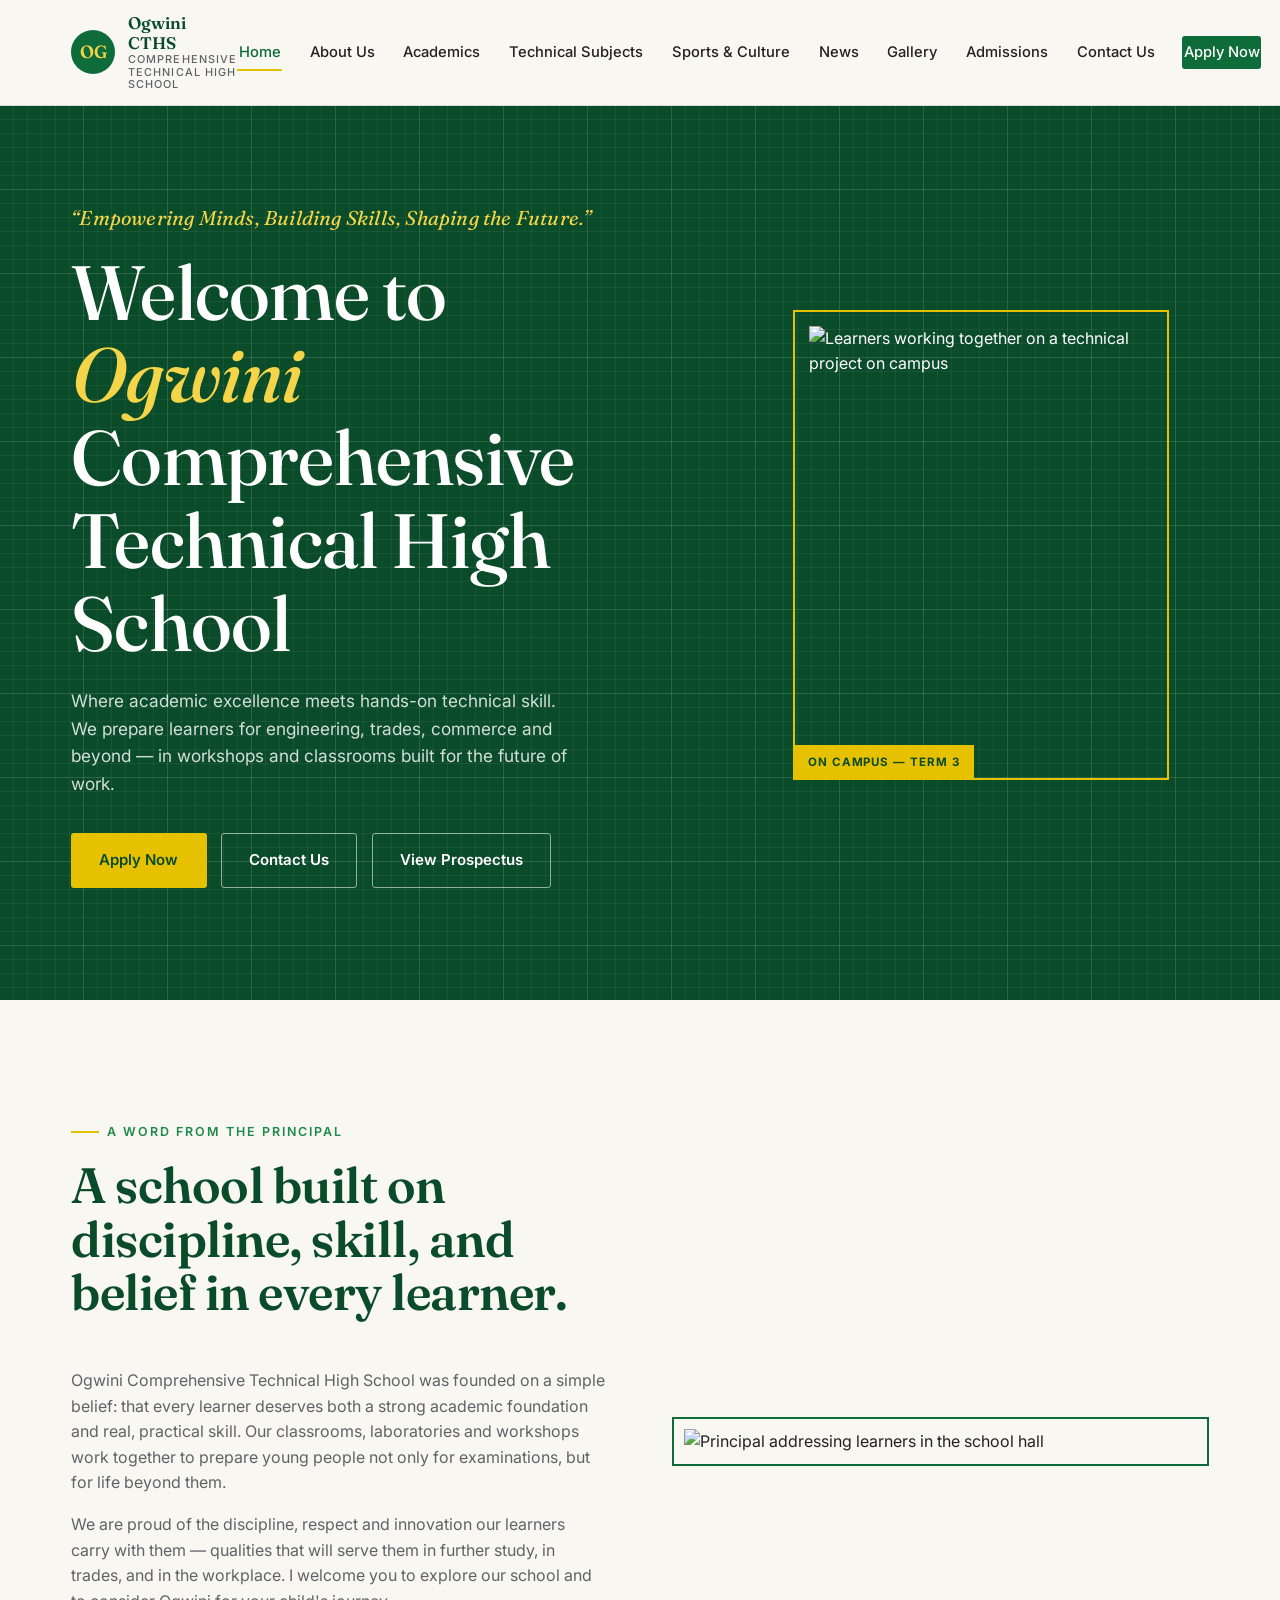
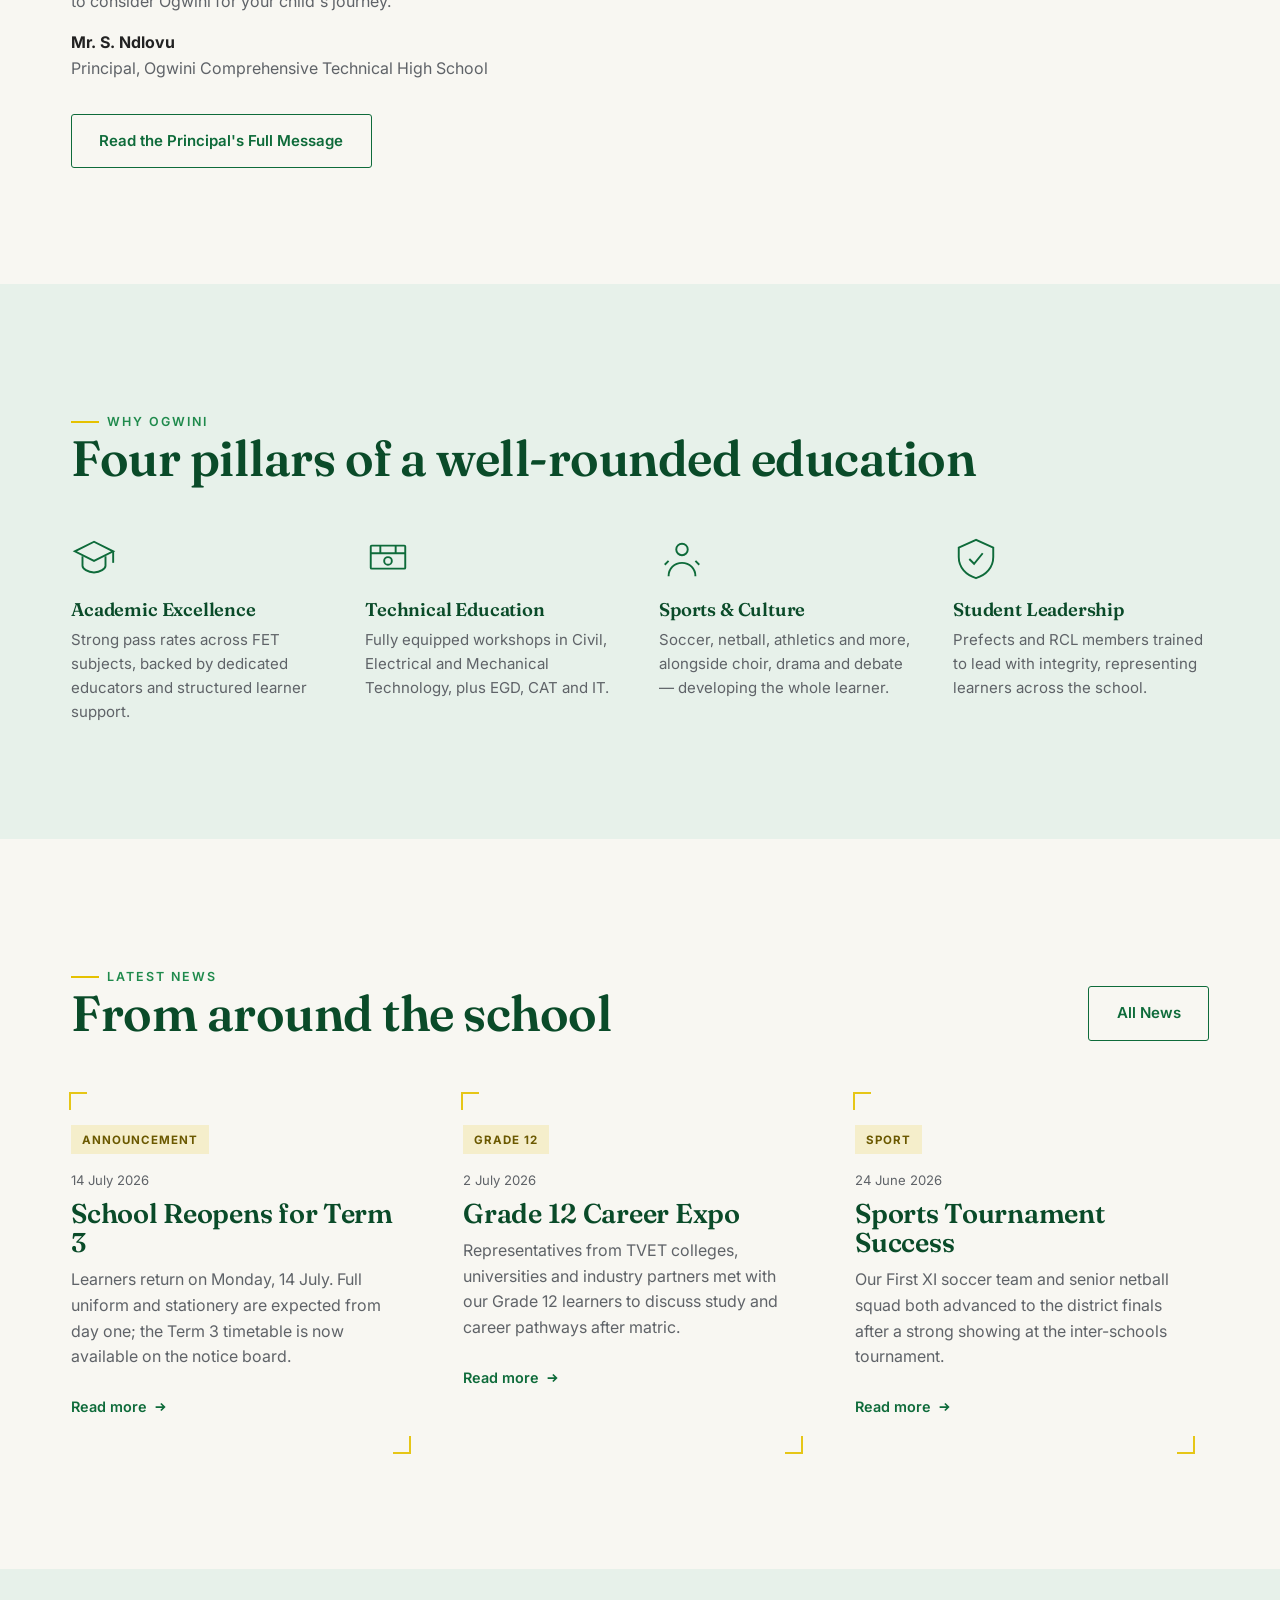
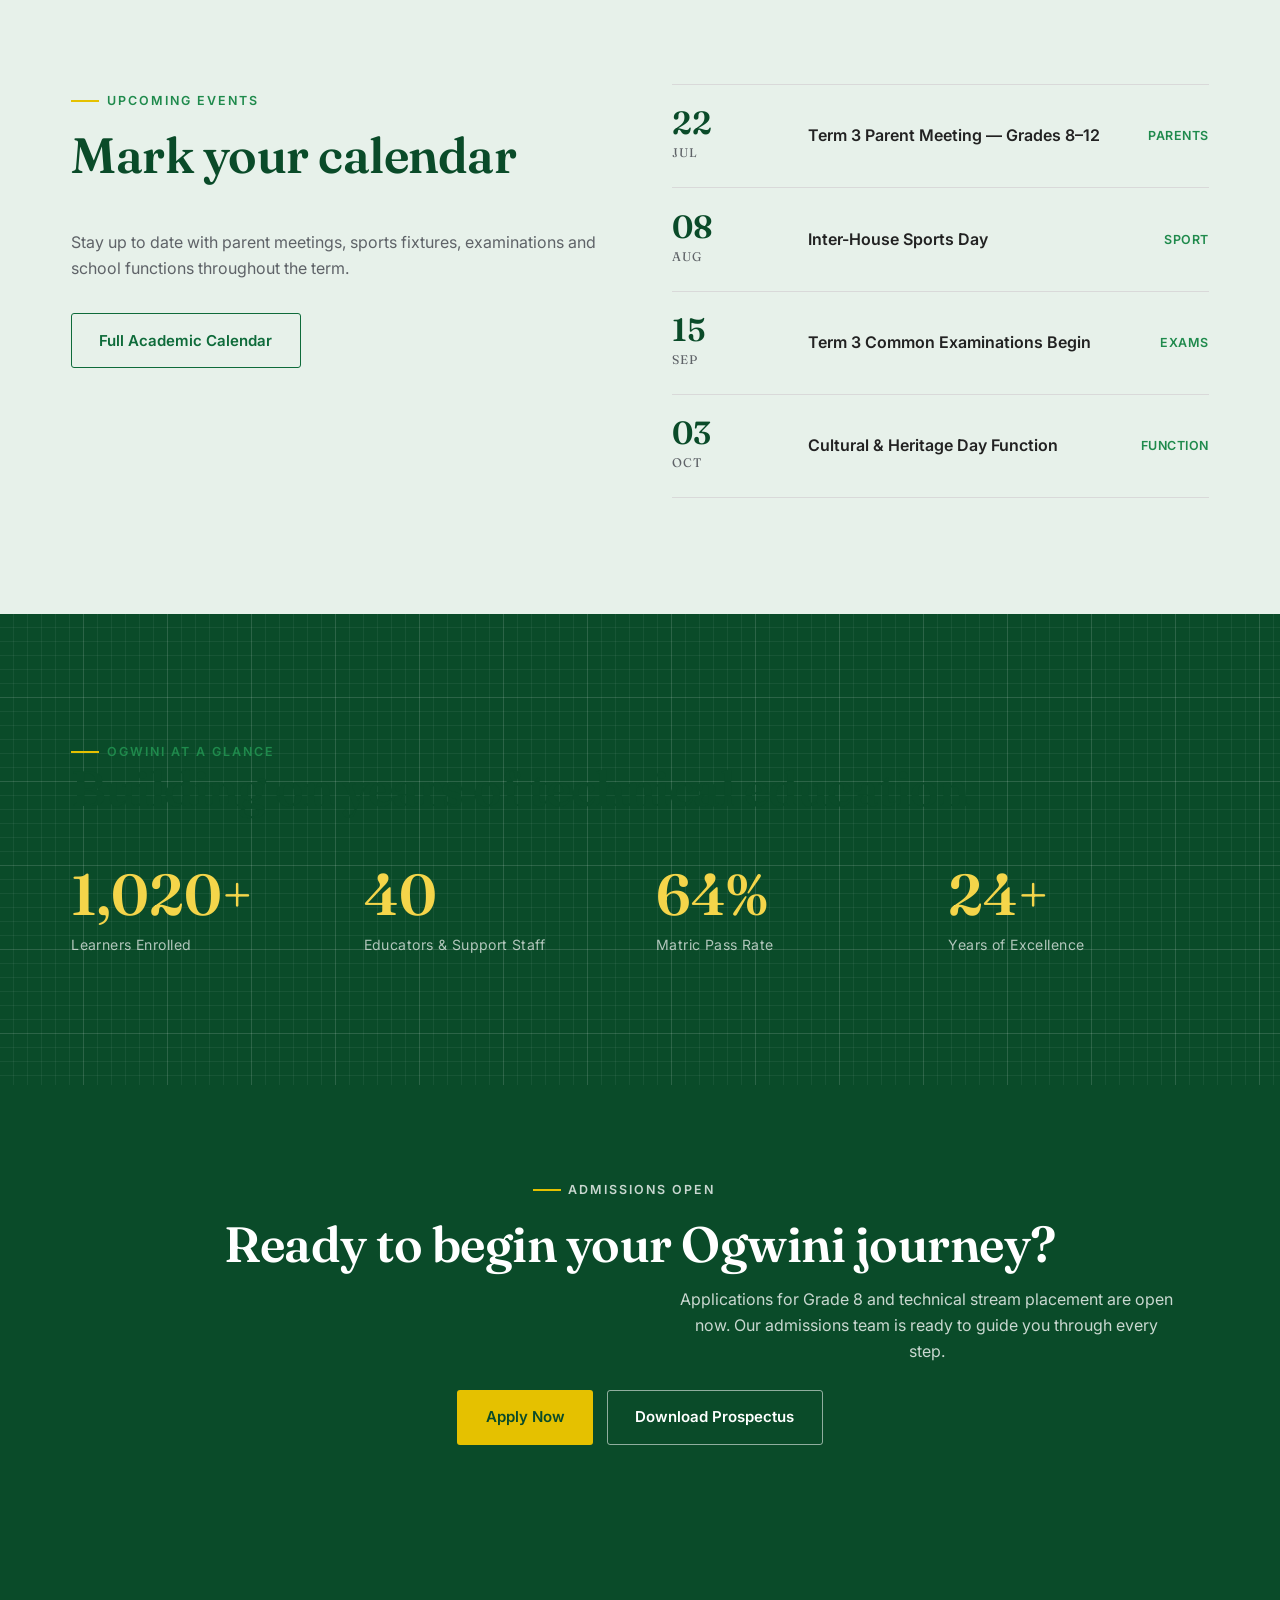
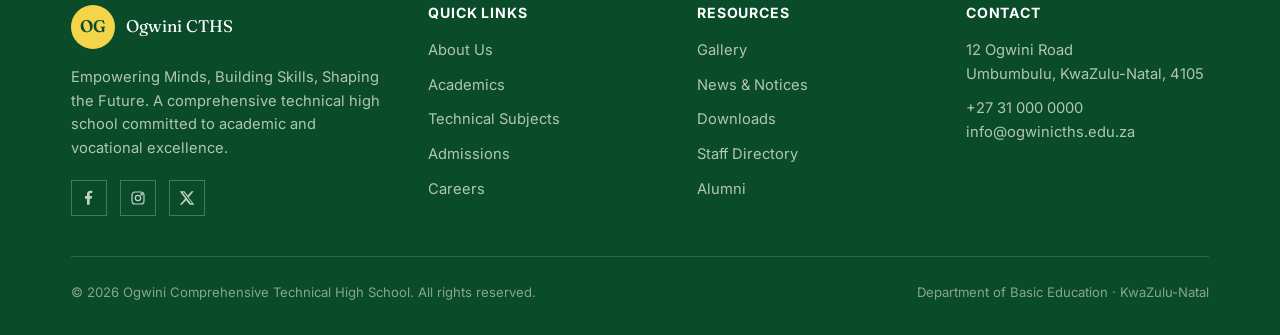
==== index.html @ f86da39a "Initial website setup" ====
<!DOCTYPE html>
<html lang="en">
<head>
<meta charset="UTF-8">
<meta name="viewport" content="width=device-width, initial-scale=1.0">
<title>Ogwini Comprehensive Technical High School — Empowering Minds, Building Skills</title>
<meta name="description" content="Ogwini Comprehensive Technical High School — quality academic and technical education. Empowering Minds, Building Skills, Shaping the Future.">
<link rel="preconnect" href="https://fonts.googleapis.com">
<link rel="preconnect" href="https://fonts.gstatic.com" crossorigin>
<link href="https://fonts.googleapis.com/css2?family=Fraunces:ital,opsz,wght@0,9..144,400;0,9..144,500;0,9..144,600;0,9..144,700;1,9..144,400;1,9..144,500&family=Inter:wght@400;500;600;700;800&display=swap" rel="stylesheet">
<link rel="stylesheet" href="css/main.css">
</head>
<body>
<a class="skip-link" href="#main">Skip to main content</a>

<!-- ============ HEADER ============ -->
<header class="site-header">
  <div class="container nav">
    <a href="index.html" class="nav__brand">
      <span class="nav__crest">OG</span>
      <span class="nav__name">Ogwini CTHS<span>Comprehensive Technical High School</span></span>
    </a>
    <nav class="nav__links" id="nav-links">
      <a href="index.html" aria-current="page">Home</a>
      <a href="about.html">About Us</a>
      <a href="academics.html">Academics</a>
      <a href="technical.html">Technical Subjects</a>
      <a href="sports-culture.html">Sports &amp; Culture</a>
      <a href="news.html">News</a>
      <a href="gallery.html">Gallery</a>
      <a href="admissions.html">Admissions</a>
      <a href="contact.html">Contact Us</a>
      <a href="admissions.html#apply" class="nav__cta">Apply Now</a>
    </nav>
    <button class="nav__toggle" aria-label="Toggle menu" aria-expanded="false" aria-controls="nav-links"><span></span></button>
  </div>
</header>

<main id="main">

  <!-- ============ HERO ============ -->
  <section class="hero blueprint">
    <div class="container hero__grid">
      <div class="reveal is-visible">
        <p class="hero__motto">&ldquo;Empowering Minds, Building Skills, Shaping the Future.&rdquo;</p>
        <h1>Welcome to <em>Ogwini</em> Comprehensive Technical High School</h1>
        <p class="hero__lede">Where academic excellence meets hands-on technical skill. We prepare learners for engineering, trades, commerce and beyond &mdash; in workshops and classrooms built for the future of work.</p>
        <div class="hero__actions btn-row">
          <a href="admissions.html#apply" class="btn btn--primary">Apply Now</a>
          <a href="contact.html" class="btn btn--ghost">Contact Us</a>
          <a href="downloads.html" class="btn btn--ghost">View Prospectus</a>
        </div>
      </div>
      <figure class="hero__visual reveal is-visible">
        <img src="https://images.unsplash.com/photo-1522202176988-66273c2fd55f?q=80&w=900&auto=format&fit=crop" alt="Learners working together on a technical project on campus">
        <figcaption>On Campus &mdash; Term 3</figcaption>
      </figure>
    </div>
  </section>

  <!-- ============ WELCOME MESSAGE ============ -->
  <section class="section">
    <div class="container two-col">
      <div class="reveal">
        <p class="eyebrow">A Word From The Principal</p>
        <h2>A school built on discipline, skill, and belief in every learner.</h2>
        <p class="mt-lg">Ogwini Comprehensive Technical High School was founded on a simple belief: that every learner deserves both a strong academic foundation and real, practical skill. Our classrooms, laboratories and workshops work together to prepare young people not only for examinations, but for life beyond them.</p>
        <p>We are proud of the discipline, respect and innovation our learners carry with them &mdash; qualities that will serve them in further study, in trades, and in the workplace. I welcome you to explore our school and to consider Ogwini for your child's journey.</p>
        <p><strong>Mr. S. Ndlovu</strong><br>Principal, Ogwini Comprehensive Technical High School</p>
        <a href="about.html#principal" class="btn btn--outline mt-lg" style="margin-top:1rem;">Read the Principal's Full Message</a>
      </div>
      <div class="two-col__media reveal">
        <img src="https://images.unsplash.com/photo-1580894732444-8ecded7900cd?q=80&w=800&auto=format&fit=crop" alt="Principal addressing learners in the school hall">
      </div>
    </div>
  </section>

  <!-- ============ QUICK HIGHLIGHTS ============ -->
  <section class="section section--band">
    <div class="container">
      <div class="section__head reveal">
        <div>
          <p class="eyebrow">Why Ogwini</p>
          <h2>Four pillars of a well-rounded education</h2>
        </div>
      </div>
      <div class="highlights">
        <div class="highlight reveal">
          <div class="highlight__icon">
            <svg viewBox="0 0 48 48" fill="none" stroke="currentColor" stroke-width="2"><path d="M24 6 4 16l20 10 20-10L24 6Z"/><path d="M12 21v10c0 3 5.4 7 12 7s12-4 12-7V21"/><path d="M44 16v12"/></svg>
          </div>
          <h3>Academic Excellence</h3>
          <p>Strong pass rates across FET subjects, backed by dedicated educators and structured learner support.</p>
        </div>
        <div class="highlight reveal">
          <div class="highlight__icon">
            <svg viewBox="0 0 48 48" fill="none" stroke="currentColor" stroke-width="2"><rect x="6" y="10" width="36" height="24" rx="1"/><path d="M6 18h36M16 10v8M32 10v8"/><circle cx="24" cy="26" r="4"/></svg>
          </div>
          <h3>Technical Education</h3>
          <p>Fully equipped workshops in Civil, Electrical and Mechanical Technology, plus EGD, CAT and IT.</p>
        </div>
        <div class="highlight reveal">
          <div class="highlight__icon">
            <svg viewBox="0 0 48 48" fill="none" stroke="currentColor" stroke-width="2"><circle cx="24" cy="14" r="6"/><path d="M10 42c0-8 6-14 14-14s14 6 14 14"/><path d="M6 30l4-4M42 30l-4-4"/></svg>
          </div>
          <h3>Sports &amp; Culture</h3>
          <p>Soccer, netball, athletics and more, alongside choir, drama and debate &mdash; developing the whole learner.</p>
        </div>
        <div class="highlight reveal">
          <div class="highlight__icon">
            <svg viewBox="0 0 48 48" fill="none" stroke="currentColor" stroke-width="2"><path d="M24 4 6 12v10c0 11 7.6 18.8 18 22 10.4-3.2 18-11 18-22V12L24 4Z"/><path d="M17 24l5 5 9-11"/></svg>
          </div>
          <h3>Student Leadership</h3>
          <p>Prefects and RCL members trained to lead with integrity, representing learners across the school.</p>
        </div>
      </div>
    </div>
  </section>

  <!-- ============ LATEST NEWS ============ -->
  <section class="section">
    <div class="container">
      <div class="section__head reveal">
        <div>
          <p class="eyebrow">Latest News</p>
          <h2>From around the school</h2>
        </div>
        <a href="news.html" class="btn btn--outline">All News</a>
      </div>
      <div class="news-grid">
        <article class="news-card bracket-frame reveal">
          <span class="news-card__tag">Announcement</span>
          <span class="news-card__date">14 July 2026</span>
          <h3>School Reopens for Term 3</h3>
          <p>Learners return on Monday, 14 July. Full uniform and stationery are expected from day one; the Term 3 timetable is now available on the notice board.</p>
          <a href="news.html#reopens-term3" class="read-more">Read more <svg viewBox="0 0 16 16" fill="none" stroke="currentColor" stroke-width="2"><path d="M3 8h10M9 4l4 4-4 4"/></svg></a>
        </article>
        <article class="news-card bracket-frame reveal">
          <span class="news-card__tag">Grade 12</span>
          <span class="news-card__date">2 July 2026</span>
          <h3>Grade 12 Career Expo</h3>
          <p>Representatives from TVET colleges, universities and industry partners met with our Grade 12 learners to discuss study and career pathways after matric.</p>
          <a href="news.html#career-expo" class="read-more">Read more <svg viewBox="0 0 16 16" fill="none" stroke="currentColor" stroke-width="2"><path d="M3 8h10M9 4l4 4-4 4"/></svg></a>
        </article>
        <article class="news-card bracket-frame reveal">
          <span class="news-card__tag">Sport</span>
          <span class="news-card__date">24 June 2026</span>
          <h3>Sports Tournament Success</h3>
          <p>Our First XI soccer team and senior netball squad both advanced to the district finals after a strong showing at the inter-schools tournament.</p>
          <a href="news.html#sports-success" class="read-more">Read more <svg viewBox="0 0 16 16" fill="none" stroke="currentColor" stroke-width="2"><path d="M3 8h10M9 4l4 4-4 4"/></svg></a>
        </article>
      </div>
    </div>
  </section>

  <!-- ============ UPCOMING EVENTS ============ -->
  <section class="section section--band">
    <div class="container two-col" style="align-items:start;">
      <div class="reveal">
        <p class="eyebrow">Upcoming Events</p>
        <h2>Mark your calendar</h2>
        <p class="mt-lg">Stay up to date with parent meetings, sports fixtures, examinations and school functions throughout the term.</p>
        <a href="academics.html#calendar" class="btn btn--outline" style="margin-top:1rem;">Full Academic Calendar</a>
      </div>
      <div class="events-list reveal">
        <div class="event-row">
          <div class="event-row__date"><span class="day">22</span><span class="month">Jul</span></div>
          <div class="event-row__title">Term 3 Parent Meeting &mdash; Grades 8&ndash;12</div>
          <div class="event-row__cat">Parents</div>
        </div>
        <div class="event-row">
          <div class="event-row__date"><span class="day">08</span><span class="month">Aug</span></div>
          <div class="event-row__title">Inter-House Sports Day</div>
          <div class="event-row__cat">Sport</div>
        </div>
        <div class="event-row">
          <div class="event-row__date"><span class="day">15</span><span class="month">Sep</span></div>
          <div class="event-row__title">Term 3 Common Examinations Begin</div>
          <div class="event-row__cat">Exams</div>
        </div>
        <div class="event-row">
          <div class="event-row__date"><span class="day">03</span><span class="month">Oct</span></div>
          <div class="event-row__title">Cultural &amp; Heritage Day Function</div>
          <div class="event-row__cat">Function</div>
        </div>
      </div>
    </div>
  </section>

  <!-- ============ SCHOOL STATISTICS ============ -->
  <section class="section blueprint">
    <div class="container">
      <div class="section__head reveal">
        <div>
          <p class="eyebrow">Ogwini At A Glance</p>
          <h2>Building on years of technical education</h2>
        </div>
      </div>
      <div class="stats reveal">
        <div class="stat">
          <span class="stat__num" data-count="1450" data-suffix="+">0</span>
          <p class="stat__label">Learners Enrolled</p>
        </div>
        <div class="stat">
          <span class="stat__num" data-count="58">0</span>
          <p class="stat__label">Educators &amp; Support Staff</p>
        </div>
        <div class="stat">
          <span class="stat__num" data-count="92" data-suffix="%">0</span>
          <p class="stat__label">Matric Pass Rate</p>
        </div>
        <div class="stat">
          <span class="stat__num" data-count="35" data-suffix="+">0</span>
          <p class="stat__label">Years of Excellence</p>
        </div>
      </div>
    </div>
  </section>

  <!-- ============ CTA BAND ============ -->
  <section class="cta-band section--dark section--tight">
    <div class="container">
      <p class="eyebrow" style="justify-content:center;">Admissions Open</p>
      <h2>Ready to begin your Ogwini journey?</h2>
      <p>Applications for Grade 8 and technical stream placement are open now. Our admissions team is ready to guide you through every step.</p>
      <div class="btn-row">
        <a href="admissions.html#apply" class="btn btn--primary">Apply Now</a>
        <a href="downloads.html" class="btn btn--ghost">Download Prospectus</a>
      </div>
    </div>
  </section>

</main>

<!-- ============ FOOTER ============ -->
<footer class="site-footer">
  <div class="container">
    <div class="footer-grid">
      <div class="footer-col">
        <div class="footer-brand">
          <span class="nav__crest">OG</span>
          <span>Ogwini CTHS</span>
        </div>
        <p>Empowering Minds, Building Skills, Shaping the Future. A comprehensive technical high school committed to academic and vocational excellence.</p>
        <div class="footer-social">
          <a href="#" aria-label="Facebook"><svg viewBox="0 0 24 24" fill="currentColor"><path d="M13 22v-9h3l.5-4H13V6.5c0-1.2.3-2 2-2h2V1.1C16.6 1 15.4 1 14 1c-3 0-5 1.8-5 5.2V9H6v4h3v9h4Z"/></svg></a>
          <a href="#" aria-label="Instagram"><svg viewBox="0 0 24 24" fill="none" stroke="currentColor" stroke-width="1.8"><rect x="3" y="3" width="18" height="18" rx="5"/><circle cx="12" cy="12" r="4"/><circle cx="17.5" cy="6.5" r="1"/></svg></a>
          <a href="#" aria-label="X / Twitter"><svg viewBox="0 0 24 24" fill="currentColor"><path d="M18.9 2H22l-7.6 8.7L23 22h-6.9l-5.4-6.6L4.3 22H1.2l8.1-9.3L1 2h7.1l4.9 6.1L18.9 2Zm-1.2 18h1.9L7.4 3.9H5.4L17.7 20Z"/></svg></a>
        </div>
      </div>
      <div class="footer-col">
        <h4>Quick Links</h4>
        <ul>
          <li><a href="about.html">About Us</a></li>
          <li><a href="academics.html">Academics</a></li>
          <li><a href="technical.html">Technical Subjects</a></li>
          <li><a href="admissions.html">Admissions</a></li>
          <li><a href="careers.html">Careers</a></li>
        </ul>
      </div>
      <div class="footer-col">
        <h4>Resources</h4>
        <ul>
          <li><a href="gallery.html">Gallery</a></li>
          <li><a href="news.html">News &amp; Notices</a></li>
          <li><a href="downloads.html">Downloads</a></li>
          <li><a href="staff.html">Staff Directory</a></li>
          <li><a href="alumni.html">Alumni</a></li>
        </ul>
      </div>
      <div class="footer-col">
        <h4>Contact</h4>
        <p>12 Ogwini Road<br>Umbumbulu, KwaZulu-Natal, 4105</p>
        <p>+27 31 000 0000<br>info@ogwinicths.edu.za</p>
      </div>
    </div>
    <div class="footer-bottom">
      <span>&copy; <span id="year">2026</span> Ogwini Comprehensive Technical High School. All rights reserved.</span>
      <span>Department of Basic Education &middot; KwaZulu-Natal</span>
    </div>
  </div>
</footer>

<script src="js/main.js"></script>
</body>
</html>
---- css/main.css ----
/* =========================================================
   OGWINI COMPREHENSIVE TECHNICAL HIGH SCHOOL
   Design system — "Drafting Table" direction
   Grounded in the school's technical/engineering identity:
   blueprint grids, drawing-registration brackets, and
   T-square rules stand in for generic boxed cards.
   ========================================================= */

:root {
  /* --- Palette (from brief) --- */
  --green-forest: #0E6B3A;
  --green-emerald: #1F8A4C;
  --gold: #E5C100;
  --yellow-sun: #F4D54A;
  --ivory: #F8F7F2;
  --white: #FFFFFF;
  --charcoal: #222222;
  --slate: #5F6368;
  --line: #D9D9D9;

  /* --- Derived tones --- */
  --forest-ink: #0A4B29;      /* deeper shade for text-on-gold, headers */
  --forest-tint: #E7F1EA;     /* pale wash of forest green for section bands */
  --gold-ink: #6B5900;        /* accessible dark gold for text on light bg */
  --shadow-soft: 0 8px 30px rgba(14, 107, 58, 0.08);
  --shadow-lift: 0 14px 40px rgba(14, 107, 58, 0.14);

  /* --- Type --- */
  --font-display: 'Fraunces', serif;
  --font-body: 'Inter', sans-serif;

  /* --- Rhythm --- */
  --gutter: clamp(1.25rem, 4vw, 3.5rem);
  --section-pad: clamp(4rem, 9vw, 8rem);
  --radius-sm: 3px;
  --ease: cubic-bezier(0.22, 1, 0.36, 1);
}

/* ---------- Reset ---------- */
*, *::before, *::after { box-sizing: border-box; }
html { scroll-behavior: smooth; }
@media (prefers-reduced-motion: reduce) {
  html { scroll-behavior: auto; }
  *, *::before, *::after {
    animation-duration: 0.001ms !important;
    animation-iteration-count: 1 !important;
    transition-duration: 0.001ms !important;
    scroll-behavior: auto !important;
  }
}

body {
  margin: 0;
  background: var(--ivory);
  color: var(--charcoal);
  font-family: var(--font-body);
  font-size: 16px;
  line-height: 1.6;
  -webkit-font-smoothing: antialiased;
  overflow-x: hidden;
}

img { max-width: 100%; display: block; }
a { color: inherit; text-decoration: none; }
ul { list-style: none; margin: 0; padding: 0; }
button { font-family: inherit; cursor: pointer; }

h1, h2, h3, h4 {
  font-family: var(--font-display);
  font-weight: 600;
  line-height: 1.08;
  letter-spacing: -0.01em;
  margin: 0;
  color: var(--forest-ink);
}

h1 { font-size: clamp(2.6rem, 6vw, 5rem); font-weight: 500; }
h2 { font-size: clamp(2rem, 4vw, 3.1rem); }
h3 { font-size: clamp(1.3rem, 2.2vw, 1.7rem); }

p { margin: 0 0 1em; color: var(--slate); }
strong { color: var(--charcoal); }

.container {
  max-width: 1240px;
  margin: 0 auto;
  padding-inline: var(--gutter);
}

:focus-visible {
  outline: 3px solid var(--gold);
  outline-offset: 3px;
}

/* ---------- Eyebrow / structural labels ----------
   Used sparingly — these are technical-drawing style
   callouts (like a drawing sheet's title block), not
   decorative numbering. */
.eyebrow {
  display: inline-flex;
  align-items: center;
  gap: 0.6em;
  font-family: var(--font-body);
  font-size: 0.78rem;
  font-weight: 600;
  letter-spacing: 0.16em;
  text-transform: uppercase;
  color: var(--green-emerald);
  margin-bottom: 1.1rem;
}
.eyebrow::before {
  content: '';
  width: 28px;
  height: 2px;
  background: var(--gold);
  display: inline-block;
}

/* ---------- Blueprint grid backdrop ----------
   The signature ambient motif: a faint schematic grid,
   used behind hero/section transitions. Grounded in
   Engineering Graphics & Design / drafting subject matter. */
.blueprint {
  position: relative;
  background-color: var(--forest-ink);
  background-image:
    linear-gradient(rgba(255,255,255,0.055) 1px, transparent 1px),
    linear-gradient(90deg, rgba(255,255,255,0.055) 1px, transparent 1px),
    linear-gradient(rgba(255,255,255,0.09) 1px, transparent 1px),
    linear-gradient(90deg, rgba(255,255,255,0.09) 1px, transparent 1px);
  background-size: 14px 14px, 14px 14px, 84px 84px, 84px 84px;
  background-position: -1px -1px;
}

/* ---------- Drawing-registration brackets ----------
   Replaces boxed "cards". Corner brackets mimic the
   registration marks on technical drawing sheets —
   content floats free, brackets mark its extent. */
.bracket-frame {
  position: relative;
  padding: 2.1rem 1.6rem 2.1rem 0;
}
.bracket-frame::before,
.bracket-frame::after {
  content: '';
  position: absolute;
  width: 18px;
  height: 18px;
  border: 2px solid var(--gold);
  opacity: 0.9;
}
.bracket-frame::before {
  top: 0; left: -2px;
  border-right: none;
  border-bottom: none;
}
.bracket-frame::after {
  bottom: 0; right: 14px;
  border-left: none;
  border-top: none;
}

/* ---------- Rule dividers (T-square lines) ---------- */
.rule {
  border: none;
  border-top: 1px solid var(--line);
  margin: 0;
}
.rule--thick {
  border-top: 2px solid var(--forest-ink);
  width: 64px;
  margin: 1.4rem 0;
}

/* ================= HEADER / NAV ================= */
.site-header {
  position: sticky;
  top: 0;
  z-index: 200;
  background: rgba(248, 247, 242, 0.92);
  backdrop-filter: blur(10px);
  border-bottom: 1px solid var(--line);
}
.nav {
  display: flex;
  align-items: center;
  justify-content: space-between;
  padding-block: 0.9rem;
}
.nav__brand {
  display: flex;
  align-items: center;
  gap: 0.8rem;
}
.nav__crest {
  width: 44px;
  height: 44px;
  border-radius: 50%;
  background: var(--green-forest);
  display: flex;
  align-items: center;
  justify-content: center;
  color: var(--yellow-sun);
  font-family: var(--font-display);
  font-weight: 600;
  font-size: 1.1rem;
  flex-shrink: 0;
}
.nav__name {
  font-family: var(--font-display);
  font-size: 1.05rem;
  font-weight: 600;
  color: var(--forest-ink);
  line-height: 1.15;
}
.nav__name span {
  display: block;
  font-family: var(--font-body);
  font-size: 0.68rem;
  font-weight: 500;
  letter-spacing: 0.1em;
  text-transform: uppercase;
  color: var(--slate);
}
.nav__links {
  display: flex;
  align-items: center;
  gap: clamp(0.8rem, 2vw, 1.8rem);
}
.nav__links a {
  font-size: 0.92rem;
  font-weight: 500;
  color: var(--charcoal);
  position: relative;
  padding: 0.3rem 0.1rem;
  white-space: nowrap;
}
.nav__links a::after {
  content: '';
  position: absolute;
  left: 0; bottom: -2px;
  width: 0; height: 2px;
  background: var(--gold);
  transition: width 0.25s var(--ease);
}
.nav__links a:hover::after,
.nav__links a[aria-current="page"]::after { width: 100%; }
.nav__links a[aria-current="page"] { color: var(--green-forest); }

.nav__cta {
  background: var(--green-forest);
  color: var(--white) !important;
  padding: 0.7rem 1.35rem;
  border-radius: var(--radius-sm);
  font-weight: 600;
  font-size: 0.88rem;
  transition: background 0.2s var(--ease), transform 0.2s var(--ease);
}
.nav__cta:hover { background: var(--forest-ink); transform: translateY(-1px); }

.nav__toggle {
  display: none;
  background: none;
  border: none;
  width: 40px;
  height: 40px;
  position: relative;
}
.nav__toggle span,
.nav__toggle span::before,
.nav__toggle span::after {
  content: '';
  position: absolute;
  left: 9px;
  width: 22px;
  height: 2px;
  background: var(--forest-ink);
  transition: transform 0.25s var(--ease), opacity 0.25s var(--ease);
}
.nav__toggle span { top: 19px; }
.nav__toggle span::before { top: -7px; }
.nav__toggle span::after { top: 7px; }
.nav__toggle.is-open span { background: transparent; }
.nav__toggle.is-open span::before { transform: translateY(7px) rotate(45deg); }
.nav__toggle.is-open span::after { transform: translateY(-7px) rotate(-45deg); }

@media (max-width: 900px) {
  .nav__links {
    position: fixed;
    top: 71px; left: 0; right: 0;
    flex-direction: column;
    align-items: flex-start;
    background: var(--ivory);
    padding: 1.5rem var(--gutter) 2rem;
    gap: 1.1rem;
    border-bottom: 1px solid var(--line);
    transform: translateY(-8px);
    opacity: 0;
    pointer-events: none;
    transition: opacity 0.2s var(--ease), transform 0.2s var(--ease);
  }
  .nav__links.is-open {
    opacity: 1;
    transform: translateY(0);
    pointer-events: auto;
  }
  .nav__toggle { display: block; }
  .nav__cta { align-self: flex-start; }
}

/* ================= BUTTONS ================= */
.btn {
  display: inline-flex;
  align-items: center;
  gap: 0.6em;
  padding: 0.9rem 1.7rem;
  border-radius: var(--radius-sm);
  font-weight: 600;
  font-size: 0.94rem;
  border: 1.5px solid transparent;
  transition: transform 0.2s var(--ease), background 0.2s var(--ease), border-color 0.2s var(--ease), color 0.2s var(--ease);
  cursor: pointer;
}
.btn--primary {
  background: var(--gold);
  color: var(--forest-ink);
}
.btn--primary:hover { background: var(--yellow-sun); transform: translateY(-2px); }

.btn--ghost {
  border-color: rgba(255,255,255,0.55);
  color: var(--white);
}
.btn--ghost:hover { border-color: var(--white); background: rgba(255,255,255,0.08); transform: translateY(-2px); }

.btn--outline {
  border-color: var(--green-forest);
  color: var(--green-forest);
  background: transparent;
}
.btn--outline:hover { background: var(--green-forest); color: var(--white); }

.btn--block { width: 100%; justify-content: center; }

.btn-row {
  display: flex;
  flex-wrap: wrap;
  gap: 0.9rem;
}

/* ================= HERO (Home) ================= */
.hero {
  position: relative;
  color: var(--white);
  padding-top: clamp(3.5rem, 8vw, 6rem);
  padding-bottom: clamp(4rem, 9vw, 7rem);
  overflow: hidden;
}
.hero__grid {
  display: grid;
  grid-template-columns: 1.15fr 0.85fr;
  gap: clamp(2rem, 5vw, 4rem);
  align-items: center;
}
.hero__motto {
  font-family: var(--font-display);
  font-style: italic;
  font-weight: 400;
  color: var(--yellow-sun);
  font-size: clamp(1rem, 1.6vw, 1.25rem);
  margin-bottom: 1.1rem;
  letter-spacing: 0.01em;
}
.hero h1 { color: var(--white); }
.hero h1 em {
  font-style: italic;
  color: var(--yellow-sun);
}
.hero__lede {
  color: rgba(255,255,255,0.82);
  font-size: 1.08rem;
  max-width: 46ch;
  margin-top: 1.3rem;
}
.hero__actions { margin-top: 2.2rem; }

.hero__visual {
  position: relative;
  aspect-ratio: 4 / 5;
  border: 2px solid var(--gold);
  padding: 14px;
}
.hero__visual img {
  width: 100%;
  height: 100%;
  object-fit: cover;
}
.hero__visual figcaption {
  position: absolute;
  bottom: -1px; left: -1px;
  background: var(--gold);
  color: var(--forest-ink);
  font-size: 0.72rem;
  font-weight: 700;
  letter-spacing: 0.08em;
  text-transform: uppercase;
  padding: 0.5rem 0.9rem;
}

@media (max-width: 880px) {
  .hero__grid { grid-template-columns: 1fr; }
  .hero__visual { max-width: 420px; }
}

/* ================= SECTION SCAFFOLDING ================= */
.section {
  padding-block: var(--section-pad);
}
.section--tight { padding-block: clamp(3rem, 6vw, 5rem); }
.section--band {
  background: var(--forest-tint);
}
.section--dark {
  background: var(--forest-ink);
  color: rgba(255,255,255,0.9);
}
.section--dark h2, .section--dark h3 { color: var(--white); }
.section--dark p { color: rgba(255,255,255,0.72); }

.section__head {
  display: flex;
  justify-content: space-between;
  align-items: flex-end;
  gap: 2rem;
  margin-bottom: clamp(2.2rem, 4vw, 3.4rem);
}
.section__head p { max-width: 42ch; margin: 0.8rem 0 0; }
@media (max-width: 700px) {
  .section__head { flex-direction: column; align-items: flex-start; gap: 1rem; }
}

/* ================= HIGHLIGHTS (Home) ================= */
.highlights {
  display: grid;
  grid-template-columns: repeat(4, 1fr);
  gap: clamp(1.5rem, 3vw, 2.4rem);
}
.highlight { position: relative; }
.highlight__icon {
  width: 46px; height: 46px;
  margin-bottom: 1.1rem;
  color: var(--green-forest);
}
.highlight__icon svg { width: 100%; height: 100%; }
.highlight h3 { margin-bottom: 0.5rem; font-size: 1.15rem; }
.highlight p { font-size: 0.94rem; margin: 0; }

@media (max-width: 980px) { .highlights { grid-template-columns: repeat(2, 1fr); } }
@media (max-width: 560px) { .highlights { grid-template-columns: 1fr; } }

/* ================= NEWS GRID ================= */
.news-grid {
  display: grid;
  grid-template-columns: repeat(3, 1fr);
  gap: clamp(1.6rem, 3vw, 2.6rem);
}
.news-card__tag {
  display: inline-block;
  font-size: 0.72rem;
  font-weight: 700;
  letter-spacing: 0.08em;
  text-transform: uppercase;
  color: var(--gold-ink);
  background: rgba(229, 193, 0, 0.16);
  padding: 0.32rem 0.7rem;
  margin-bottom: 1rem;
}
.news-card__date {
  font-size: 0.82rem;
  color: var(--slate);
  margin-bottom: 0.5rem;
  display: block;
}
.news-card h3 { margin-bottom: 0.6rem; }
.news-card a.read-more {
  font-weight: 600;
  font-size: 0.9rem;
  color: var(--green-forest);
  display: inline-flex;
  align-items: center;
  gap: 0.4em;
  margin-top: 0.6rem;
}
.news-card a.read-more svg { width: 14px; height: 14px; transition: transform 0.2s var(--ease); }
.news-card a.read-more:hover svg { transform: translateX(3px); }

@media (max-width: 900px) { .news-grid { grid-template-columns: 1fr; } }

/* ================= EVENTS LIST ================= */
.events-list { display: flex; flex-direction: column; }
.event-row {
  display: grid;
  grid-template-columns: 110px 1fr auto;
  gap: 1.6rem;
  align-items: center;
  padding: 1.4rem 0;
  border-top: 1px solid var(--line);
}
.events-list .event-row:last-child { border-bottom: 1px solid var(--line); }
.event-row__date {
  font-family: var(--font-display);
  color: var(--forest-ink);
}
.event-row__date .day { font-size: 2rem; font-weight: 600; display: block; line-height: 1; }
.event-row__date .month { font-size: 0.78rem; text-transform: uppercase; letter-spacing: 0.1em; color: var(--slate); }
.event-row__title { font-weight: 600; }
.event-row__cat {
  font-size: 0.78rem;
  color: var(--green-emerald);
  font-weight: 600;
  letter-spacing: 0.04em;
  text-transform: uppercase;
  white-space: nowrap;
}
@media (max-width: 640px) {
  .event-row { grid-template-columns: 60px 1fr; }
  .event-row__cat { grid-column: 2; }
}

/* ================= STATS STRIP ================= */
.stats {
  display: grid;
  grid-template-columns: repeat(4, 1fr);
  gap: 2rem;
  text-align: left;
}
.stat__num {
  font-family: var(--font-display);
  font-size: clamp(2.4rem, 5vw, 3.6rem);
  font-weight: 600;
  color: var(--yellow-sun);
  line-height: 1;
  display: block;
}
.stat__label {
  margin-top: 0.6rem;
  font-size: 0.88rem;
  color: rgba(255,255,255,0.68);
  letter-spacing: 0.03em;
}
@media (max-width: 700px) { .stats { grid-template-columns: repeat(2, 1fr); } }

/* ================= FOOTER ================= */
.site-footer {
  background: var(--forest-ink);
  color: rgba(255,255,255,0.75);
  padding-block: clamp(3rem, 6vw, 4.5rem) 2rem;
}
.footer-grid {
  display: grid;
  grid-template-columns: 1.4fr 1fr 1fr 1.1fr;
  gap: clamp(2rem, 4vw, 3rem);
  padding-bottom: 2.5rem;
}
.footer-col h4 {
  color: var(--white);
  font-family: var(--font-body);
  font-size: 0.88rem;
  font-weight: 700;
  letter-spacing: 0.06em;
  text-transform: uppercase;
  margin-bottom: 1.2rem;
}
.footer-col p, .footer-col li { font-size: 0.92rem; margin-bottom: 0.7rem; color: rgba(255,255,255,0.68); }
.footer-col a:hover { color: var(--yellow-sun); }
.footer-brand {
  display: flex;
  align-items: center;
  gap: 0.7rem;
  margin-bottom: 1.1rem;
}
.footer-brand .nav__crest { background: var(--yellow-sun); color: var(--forest-ink); }
.footer-brand span {
  font-family: var(--font-display);
  color: var(--white);
  font-size: 1.05rem;
}
.footer-social { display: flex; gap: 0.8rem; margin-top: 1.2rem; }
.footer-social a {
  width: 36px; height: 36px;
  border: 1px solid rgba(255,255,255,0.25);
  display: flex; align-items: center; justify-content: center;
  transition: background 0.2s var(--ease), border-color 0.2s var(--ease);
}
.footer-social a svg { width: 16px; height: 16px; }
.footer-social a:hover { background: var(--gold); border-color: var(--gold); color: var(--forest-ink); }
.footer-bottom {
  border-top: 1px solid rgba(255,255,255,0.15);
  padding-top: 1.6rem;
  display: flex;
  justify-content: space-between;
  flex-wrap: wrap;
  gap: 0.8rem;
  font-size: 0.82rem;
  color: rgba(255,255,255,0.5);
}
@media (max-width: 900px) {
  .footer-grid { grid-template-columns: 1fr 1fr; }
}
@media (max-width: 560px) {
  .footer-grid { grid-template-columns: 1fr; }
}

/* ================= PAGE HERO (interior pages) ================= */
.page-hero {
  position: relative;
  color: var(--white);
  padding-block: clamp(3.5rem, 7vw, 5.5rem);
}
.page-hero .eyebrow { color: var(--yellow-sun); }
.page-hero .eyebrow::before { background: var(--gold); }
.page-hero h1 { color: var(--white); font-size: clamp(2.2rem, 5vw, 3.6rem); }
.page-hero p { color: rgba(255,255,255,0.78); max-width: 60ch; margin-top: 1rem; }
.breadcrumb {
  font-size: 0.85rem;
  color: rgba(255,255,255,0.6);
  margin-bottom: 1.4rem;
}
.breadcrumb a:hover { color: var(--yellow-sun); }

/* ================= TWO-COL CONTENT ================= */
.two-col {
  display: grid;
  grid-template-columns: 1fr 1fr;
  gap: clamp(2rem, 5vw, 4.5rem);
  align-items: center;
}
.two-col--reverse .two-col__media { order: 2; }
@media (max-width: 860px) {
  .two-col { grid-template-columns: 1fr; }
  .two-col--reverse .two-col__media { order: 0; }
}
.two-col__media img {
  width: 100%;
  border: 2px solid var(--forest-forest, var(--green-forest));
  padding: 10px;
}
.two-col__media { position: relative; }

/* ================= VALUE / VISION / MISSION TILES ================= */
.value-grid {
  display: grid;
  grid-template-columns: repeat(5, 1fr);
  gap: 1.6rem;
}
.value-tile {
  text-align: center;
  padding-top: 1.4rem;
  border-top: 2px solid var(--gold);
}
.value-tile__mark {
  font-family: var(--font-display);
  font-size: 1.6rem;
  color: var(--green-emerald);
  display: block;
  margin-bottom: 0.6rem;
}
@media (max-width: 900px) { .value-grid { grid-template-columns: repeat(3, 1fr); } }
@media (max-width: 560px) { .value-grid { grid-template-columns: repeat(2, 1fr); } }

.vm-pair {
  display: grid;
  grid-template-columns: 1fr 1fr;
  gap: clamp(2rem, 4vw, 3.5rem);
}
.vm-card {
  padding: 2.2rem 2rem;
  background: var(--white);
  border-left: 3px solid var(--green-forest);
}
.vm-card h3 { margin-bottom: 0.8rem; }
@media (max-width: 700px) { .vm-pair { grid-template-columns: 1fr; } }

/* ================= LEADERSHIP / STAFF ================= */
.people-grid {
  display: grid;
  grid-template-columns: repeat(4, 1fr);
  gap: clamp(1.6rem, 3vw, 2.2rem);
}
.person__photo {
  aspect-ratio: 1;
  overflow: hidden;
  margin-bottom: 1rem;
  border: 2px solid var(--line);
  filter: grayscale(15%);
}
.person__photo img { width: 100%; height: 100%; object-fit: cover; transition: filter 0.3s var(--ease); }
.person:hover .person__photo img { filter: grayscale(0%); }
.person h3 { font-size: 1.05rem; margin-bottom: 0.15rem; }
.person__role { font-size: 0.86rem; color: var(--green-emerald); font-weight: 600; }
@media (max-width: 900px) { .people-grid { grid-template-columns: repeat(2, 1fr); } }

/* ================= FACILITIES ================= */
.facility-strip {
  display: grid;
  grid-template-columns: repeat(5, 1fr);
  border-top: 1px solid var(--line);
  border-left: 1px solid var(--line);
}
.facility {
  padding: 1.8rem 1.4rem;
  border-right: 1px solid var(--line);
  border-bottom: 1px solid var(--line);
}
.facility__num { font-size: 0.78rem; color: var(--gold-ink); font-weight: 700; letter-spacing: 0.06em; }
.facility h3 { font-size: 1.02rem; margin: 0.7rem 0 0.4rem; }
.facility p { font-size: 0.88rem; margin: 0; }
@media (max-width: 980px) { .facility-strip { grid-template-columns: repeat(3, 1fr); } }
@media (max-width: 620px) { .facility-strip { grid-template-columns: repeat(2, 1fr); } }

/* ================= SUBJECT TABLE (Academics) ================= */
.subject-department {
  border-top: 1px solid var(--line);
  padding: 2rem 0;
  display: grid;
  grid-template-columns: 220px 1fr;
  gap: 2rem;
}
.subject-department:last-child { border-bottom: 1px solid var(--line); }
.subject-department__label {
  font-size: 0.78rem;
  font-weight: 700;
  letter-spacing: 0.1em;
  text-transform: uppercase;
  color: var(--green-emerald);
}
.subject-department__list {
  display: flex;
  flex-wrap: wrap;
  gap: 0.7rem 1.1rem;
}
.subject-pill {
  font-size: 0.92rem;
  font-weight: 600;
  color: var(--forest-ink);
  padding: 0.4rem 0.1rem;
  position: relative;
}
@media (max-width: 700px) {
  .subject-department { grid-template-columns: 1fr; gap: 0.8rem; }
}

/* ================= TECHNICAL SUBJECTS GRID ================= */
.tech-grid {
  display: grid;
  grid-template-columns: repeat(3, 1fr);
  gap: 2px;
  background: var(--line);
  border: 1px solid var(--line);
}
.tech-card {
  background: var(--white);
  padding: 2.2rem 1.8rem;
  position: relative;
}
.tech-card__code {
  font-family: var(--font-display);
  font-size: 0.85rem;
  color: var(--slate);
  display: block;
  margin-bottom: 1rem;
}
.tech-card h3 { margin-bottom: 0.6rem; font-size: 1.2rem; }
@media (max-width: 900px) { .tech-grid { grid-template-columns: 1fr 1fr; } }
@media (max-width: 560px) { .tech-grid { grid-template-columns: 1fr; } }

.pathway-row {
  display: flex;
  align-items: center;
  gap: 1.4rem;
  padding: 1.5rem 0;
  border-top: 1px solid var(--line);
}
.events-list.pathways .pathway-row:last-child,
.pathway-row:last-child { border-bottom: 1px solid var(--line); }
.pathway-icon {
  width: 42px; height: 42px;
  flex-shrink: 0;
  color: var(--green-forest);
}
.pathway-icon svg { width: 100%; height: 100%; }
.pathway-title { font-weight: 700; margin-bottom: 0.15rem; }
.pathway-desc { font-size: 0.9rem; margin: 0; }

/* ================= SPORTS / CULTURE PILLS ================= */
.tag-cloud { display: flex; flex-wrap: wrap; gap: 0.8rem; }
.tag-pill {
  padding: 0.65rem 1.3rem;
  border: 1.5px solid var(--green-forest);
  color: var(--forest-ink);
  font-weight: 600;
  font-size: 0.92rem;
  border-radius: 999px;
  transition: background 0.2s var(--ease), color 0.2s var(--ease);
}
.tag-pill:hover { background: var(--green-forest); color: var(--white); }

.achievement-row {
  display: grid;
  grid-template-columns: 90px 1fr;
  gap: 1.6rem;
  padding: 1.4rem 0;
  border-top: 1px solid var(--line);
  align-items: start;
}
.achievement-row:last-child { border-bottom: 1px solid var(--line); }
.achievement-row__year {
  font-family: var(--font-display);
  font-size: 1.3rem;
  color: var(--gold-ink);
}

/* ================= GALLERY ================= */
.filter-row {
  display: flex;
  flex-wrap: wrap;
  gap: 0.7rem;
  margin-bottom: 2.4rem;
}
.filter-btn {
  padding: 0.55rem 1.15rem;
  font-size: 0.86rem;
  font-weight: 600;
  border: 1.5px solid var(--line);
  background: transparent;
  color: var(--slate);
  border-radius: 999px;
  transition: all 0.2s var(--ease);
}
.filter-btn:hover { border-color: var(--green-forest); color: var(--forest-ink); }
.filter-btn.is-active { background: var(--forest-ink); border-color: var(--forest-ink); color: var(--white); }

.gallery-grid {
  display: grid;
  grid-template-columns: repeat(4, 1fr);
  gap: 1.1rem;
}
.gallery-item {
  position: relative;
  aspect-ratio: 1;
  overflow: hidden;
  cursor: pointer;
}
.gallery-item img {
  width: 100%; height: 100%; object-fit: cover;
  transition: transform 0.4s var(--ease);
}
.gallery-item:hover img { transform: scale(1.06); }
.gallery-item__cap {
  position: absolute; inset: auto 0 0 0;
  background: linear-gradient(to top, rgba(10,75,41,0.88), transparent);
  color: var(--white);
  font-size: 0.82rem;
  font-weight: 600;
  padding: 1.6rem 0.9rem 0.7rem;
  opacity: 0;
  transition: opacity 0.25s var(--ease);
}
.gallery-item:hover .gallery-item__cap { opacity: 1; }
.gallery-item.is-hidden { display: none; }

@media (max-width: 900px) { .gallery-grid { grid-template-columns: repeat(3, 1fr); } }
@media (max-width: 620px) { .gallery-grid { grid-template-columns: repeat(2, 1fr); } }

/* Lightbox */
.lightbox {
  position: fixed; inset: 0;
  background: rgba(10, 20, 15, 0.94);
  z-index: 400;
  display: flex;
  align-items: center;
  justify-content: center;
  opacity: 0;
  pointer-events: none;
  transition: opacity 0.25s var(--ease);
  padding: 2rem;
}
.lightbox.is-open { opacity: 1; pointer-events: auto; }
.lightbox img { max-width: 90vw; max-height: 82vh; object-fit: contain; border: 2px solid var(--gold); }
.lightbox__cap { color: var(--white); text-align: center; margin-top: 1rem; font-size: 0.92rem; }
.lightbox__close {
  position: absolute; top: 1.8rem; right: 2rem;
  background: none; border: none; color: var(--white);
  font-size: 1.6rem; line-height: 1;
}
.lightbox__nav {
  position: absolute; top: 50%; transform: translateY(-50%);
  background: none; border: 1px solid rgba(255,255,255,0.4); color: var(--white);
  width: 46px; height: 46px; font-size: 1.3rem;
}
.lightbox__nav--prev { left: 1.5rem; }
.lightbox__nav--next { right: 1.5rem; }

/* ================= ADMISSIONS STEPS ================= */
.steps {
  display: grid;
  grid-template-columns: repeat(4, 1fr);
  gap: 2rem;
  position: relative;
}
.step { position: relative; padding-top: 1.6rem; }
.step::before {
  content: attr(data-step);
  font-family: var(--font-display);
  font-size: 2.6rem;
  color: var(--gold);
  opacity: 0.55;
  display: block;
  margin-bottom: 0.6rem;
  line-height: 1;
}
.step h3 { font-size: 1.05rem; margin-bottom: 0.5rem; }
@media (max-width: 900px) { .steps { grid-template-columns: repeat(2, 1fr); } }
@media (max-width: 560px) { .steps { grid-template-columns: 1fr; } }

.doc-checklist { display: flex; flex-direction: column; }
.doc-item {
  display: flex;
  align-items: center;
  gap: 1rem;
  padding: 1.1rem 0;
  border-top: 1px solid var(--line);
}
.doc-item:last-child { border-bottom: 1px solid var(--line); }
.doc-item svg { width: 20px; height: 20px; color: var(--green-forest); flex-shrink: 0; }

.download-card {
  display: flex;
  align-items: center;
  justify-content: space-between;
  gap: 1.2rem;
  padding: 1.6rem 1.8rem;
  background: var(--white);
  border-left: 3px solid var(--gold);
  margin-bottom: 1rem;
}
.download-card__meta { display: flex; align-items: center; gap: 1rem; }
.download-card__icon { color: var(--forest-ink); width: 30px; height: 30px; flex-shrink: 0; }
.download-card h3 { font-size: 1rem; margin-bottom: 0.15rem; }
.download-card p { font-size: 0.84rem; margin: 0; }

/* FAQ Accordion */
.accordion-item { border-top: 1px solid var(--line); }
.accordion-item:last-child { border-bottom: 1px solid var(--line); }
.accordion-trigger {
  width: 100%;
  display: flex;
  justify-content: space-between;
  align-items: center;
  gap: 1rem;
  padding: 1.4rem 0;
  background: none;
  border: none;
  text-align: left;
  font-family: var(--font-display);
  font-size: 1.05rem;
  font-weight: 600;
  color: var(--forest-ink);
}
.accordion-trigger .plus {
  flex-shrink: 0;
  width: 22px; height: 22px;
  position: relative;
}
.accordion-trigger .plus::before,
.accordion-trigger .plus::after {
  content: '';
  position: absolute;
  background: var(--green-forest);
  transition: transform 0.25s var(--ease);
}
.accordion-trigger .plus::before { top: 50%; left: 0; width: 100%; height: 2px; margin-top: -1px; }
.accordion-trigger .plus::after { left: 50%; top: 0; height: 100%; width: 2px; margin-left: -1px; }
.accordion-item.is-open .plus::after { transform: rotate(90deg); opacity: 0; }
.accordion-panel {
  max-height: 0;
  overflow: hidden;
  transition: max-height 0.3s var(--ease);
}
.accordion-panel__inner { padding-bottom: 1.5rem; }
.accordion-item.is-open .accordion-panel { max-height: 400px; }

/* ================= CONTACT ================= */
.contact-grid {
  display: grid;
  grid-template-columns: 1fr 1.1fr;
  gap: clamp(2.5rem, 5vw, 4.5rem);
}
.contact-info-row {
  display: flex;
  gap: 1.1rem;
  padding: 1.4rem 0;
  border-top: 1px solid var(--line);
}
.contact-info-row:last-child { border-bottom: 1px solid var(--line); }
.contact-info-row svg { width: 22px; height: 22px; color: var(--green-forest); flex-shrink: 0; margin-top: 0.15rem; }
.contact-info-row h3 { font-size: 0.95rem; margin-bottom: 0.2rem; }
.contact-info-row p { margin: 0; font-size: 0.92rem; }

.form-field { margin-bottom: 1.4rem; }
.form-field label {
  display: block;
  font-size: 0.85rem;
  font-weight: 600;
  color: var(--forest-ink);
  margin-bottom: 0.5rem;
}
.form-field input,
.form-field textarea,
.form-field select {
  width: 100%;
  padding: 0.85rem 1rem;
  border: 1.5px solid var(--line);
  background: var(--white);
  font-family: var(--font-body);
  font-size: 0.95rem;
  color: var(--charcoal);
  border-radius: var(--radius-sm);
  transition: border-color 0.2s var(--ease);
}
.form-field input:focus,
.form-field textarea:focus,
.form-field select:focus {
  border-color: var(--green-forest);
  outline: none;
}
.form-row { display: grid; grid-template-columns: 1fr 1fr; gap: 1.4rem; }
@media (max-width: 600px) { .form-row { grid-template-columns: 1fr; } }
.form-note { font-size: 0.82rem; color: var(--slate); margin-top: 0.8rem; }
.form-success {
  display: none;
  padding: 1.2rem 1.4rem;
  background: var(--forest-tint);
  border-left: 3px solid var(--green-forest);
  color: var(--forest-ink);
  font-weight: 600;
  margin-bottom: 1.4rem;
}
.form-success.is-visible { display: block; }

.map-frame {
  border: 2px solid var(--green-forest);
  padding: 8px;
  aspect-ratio: 16/11;
}
.map-frame iframe { width: 100%; height: 100%; border: 0; }

@media (max-width: 860px) { .contact-grid { grid-template-columns: 1fr; } }

/* ================= NEWSLETTER / NOTICE (News page) ================= */
.notice-list { display: flex; flex-direction: column; }
.notice-row {
  display: flex;
  justify-content: space-between;
  align-items: center;
  gap: 1.4rem;
  padding: 1.2rem 0;
  border-top: 1px solid var(--line);
}
.notice-list .notice-row:last-child { border-bottom: 1px solid var(--line); }
.notice-row__meta { display: flex; align-items: center; gap: 1rem; }
.notice-row__type {
  font-size: 0.72rem;
  font-weight: 700;
  letter-spacing: 0.06em;
  text-transform: uppercase;
  color: var(--gold-ink);
  background: rgba(229,193,0,0.16);
  padding: 0.3rem 0.6rem;
}
.notice-row a.dl-link { font-weight: 600; font-size: 0.88rem; color: var(--green-forest); }

/* ================= UTILITY ================= */
.mt-lg { margin-top: 3rem; }
.text-center { text-align: center; }
.center-head { text-align: center; margin-inline: auto; }
.center-head p { margin-inline: auto; }
.max-w-prose { max-width: 68ch; }

.reveal {
  opacity: 0;
  transform: translateY(18px);
  transition: opacity 0.7s var(--ease), transform 0.7s var(--ease);
}
.reveal.is-visible { opacity: 1; transform: translateY(0); }

.cta-band {
  position: relative;
  text-align: center;
  padding-block: clamp(3.5rem, 7vw, 5.5rem);
  color: var(--white);
}
.cta-band h2 { color: var(--white); margin-bottom: 1rem; }
.cta-band p { color: rgba(255,255,255,0.78); max-width: 50ch; margin-inline: auto 2rem; }
.cta-band .btn-row { justify-content: center; margin-top: 1.6rem; }

.badge-row { display: flex; flex-wrap: wrap; gap: 2.2rem; align-items: center; }
.badge-row img { height: 48px; width: auto; filter: grayscale(100%); opacity: 0.7; }

/* Skip link */
.skip-link {
  position: absolute;
  left: -999px;
  top: 0;
  background: var(--forest-ink);
  color: var(--white);
  padding: 0.8rem 1.2rem;
  z-index: 999;
}
.skip-link:focus { left: 0; }
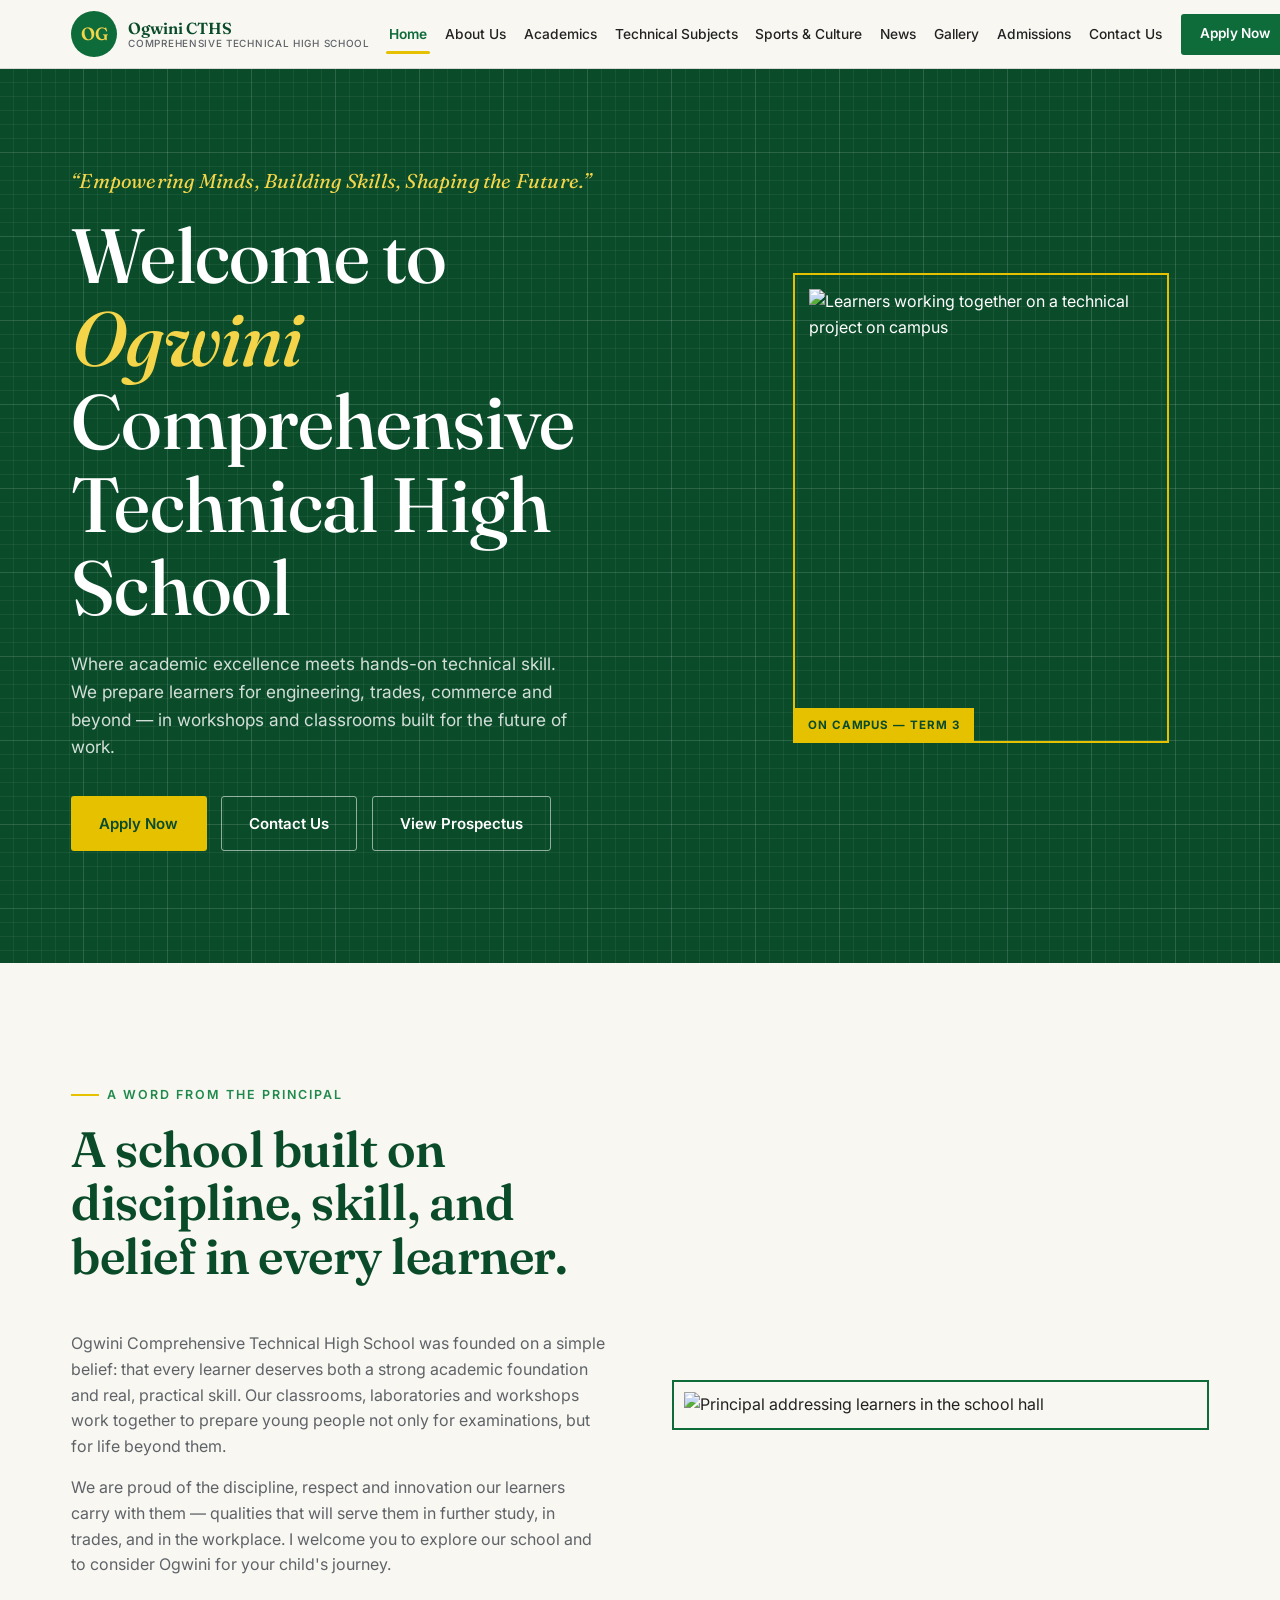
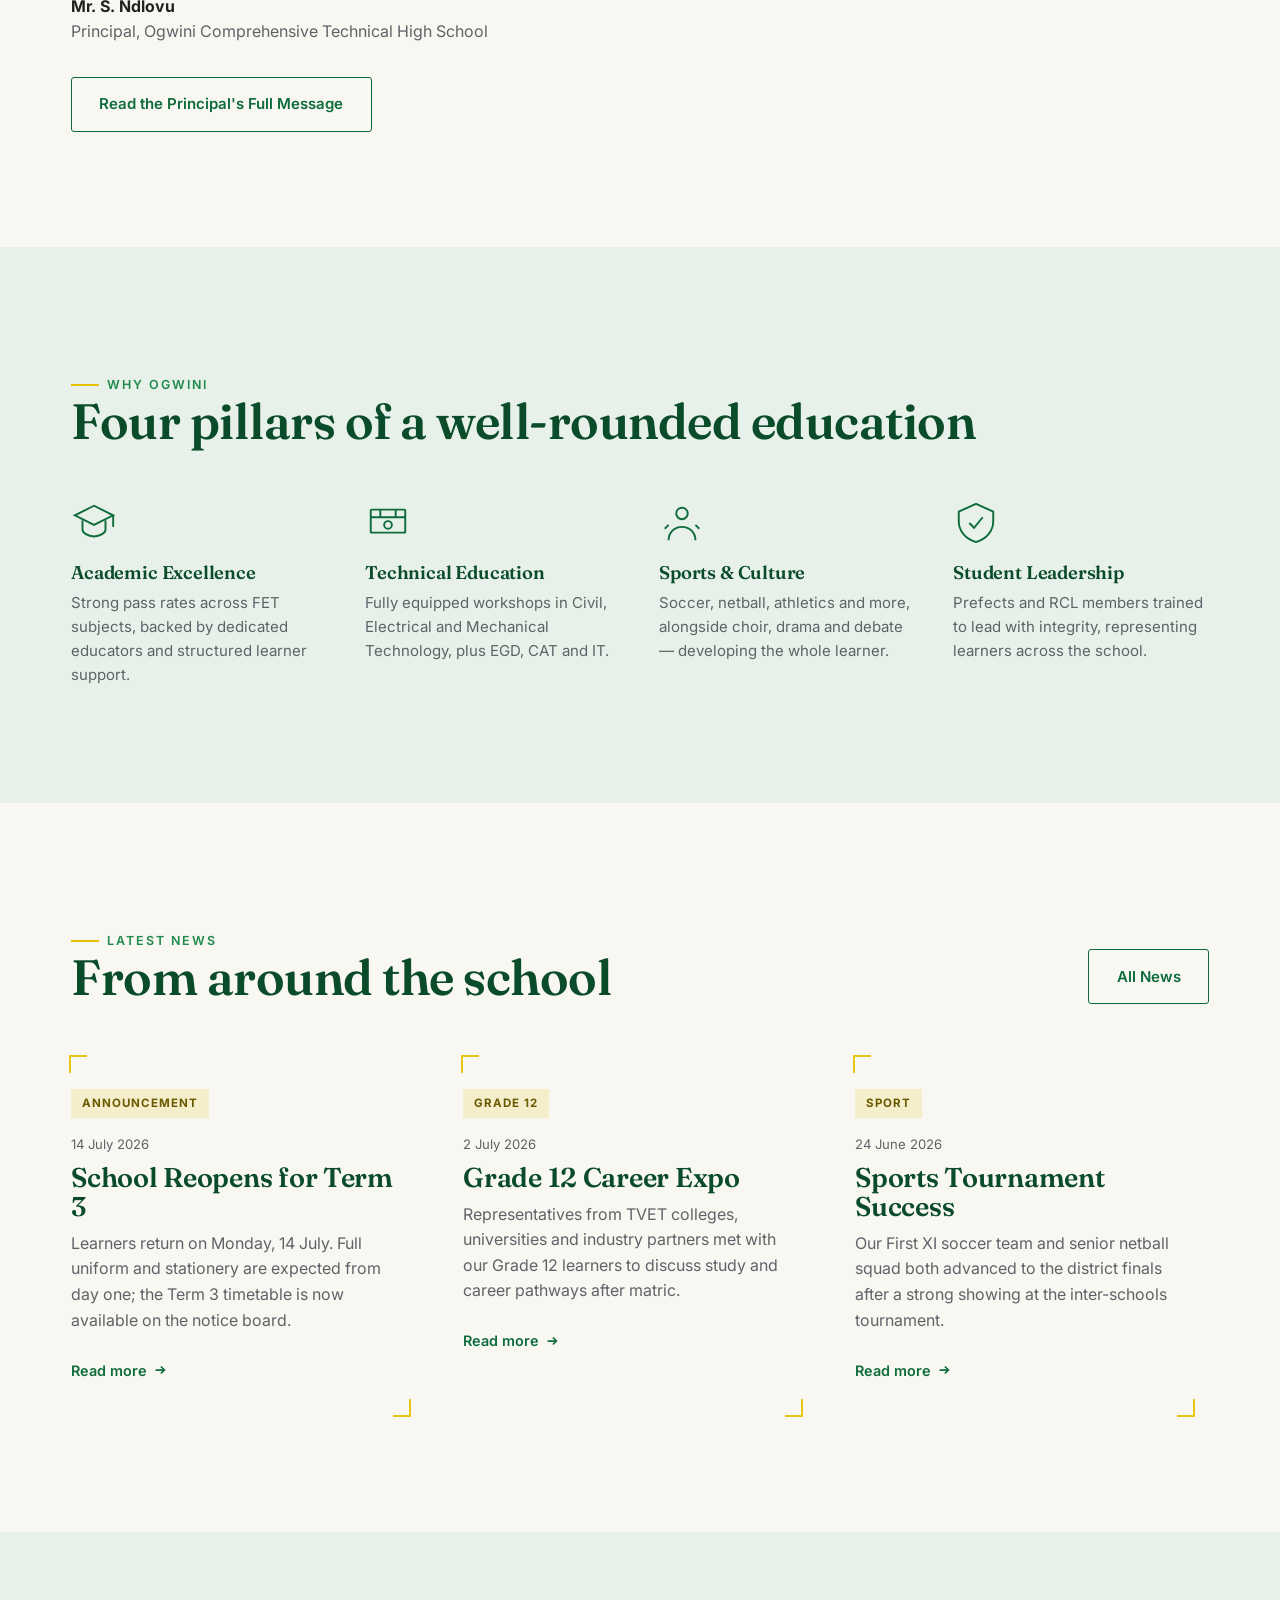
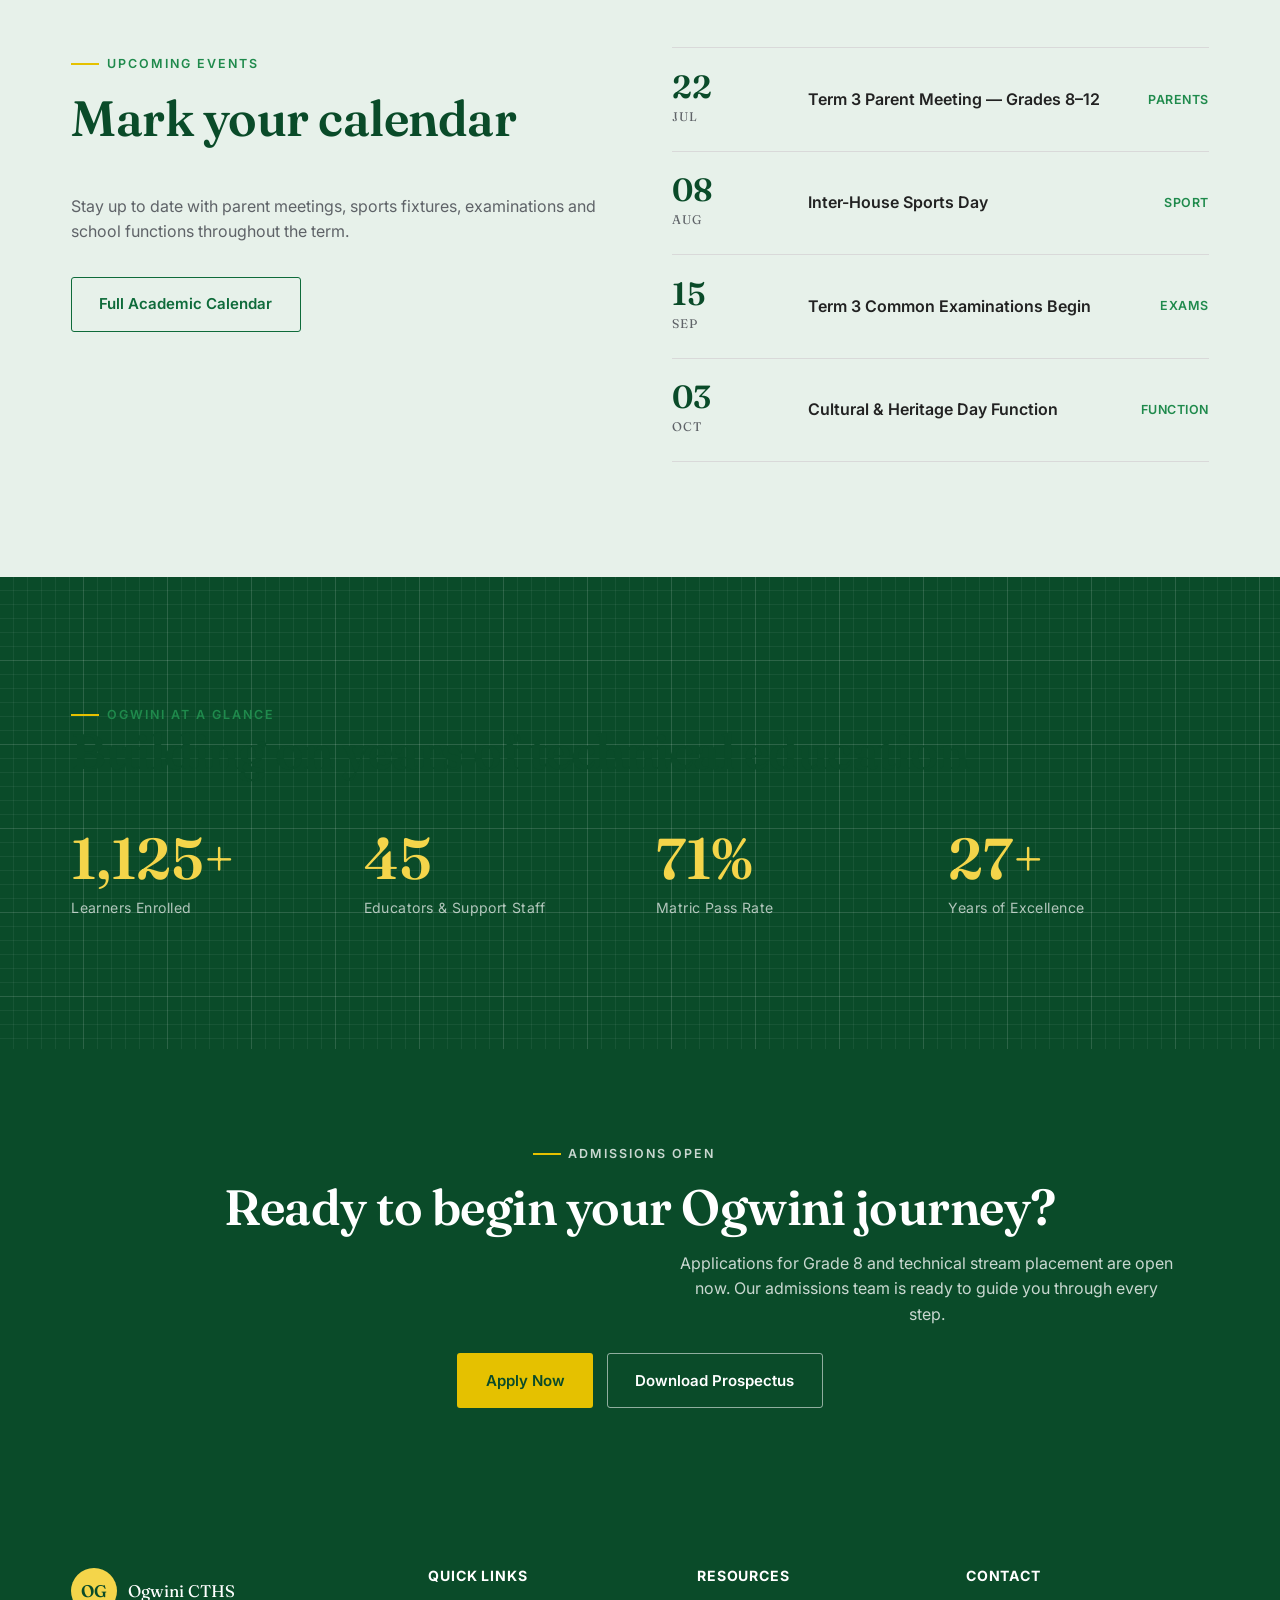
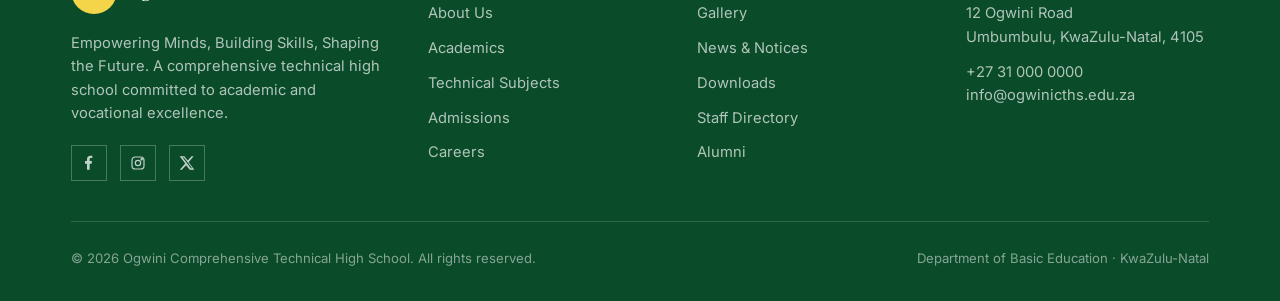
==== commit 41c44168: "feat: reorganize navigation bar layout and styles Co-authored-by: Luyanda Zondi <93206804+Luyandajnr" ====
--- a/index.html
+++ b/index.html
@@ -30,9 +30,11 @@
       <a href="gallery.html">Gallery</a>
       <a href="admissions.html">Admissions</a>
       <a href="contact.html">Contact Us</a>
+    </nav>
+    <div class="nav__actions">
       <a href="admissions.html#apply" class="nav__cta">Apply Now</a>
-    </nav>
-    <button class="nav__toggle" aria-label="Toggle menu" aria-expanded="false" aria-controls="nav-links"><span></span></button>
+      <button class="nav__toggle" aria-label="Toggle menu" aria-expanded="false" aria-controls="nav-links"><span></span></button>
+    </div>
   </div>
 </header>
 
--- a/css/main.css
+++ b/css/main.css
@@ -180,21 +180,25 @@
   background: rgba(248, 247, 242, 0.92);
   backdrop-filter: blur(10px);
   border-bottom: 1px solid var(--line);
-}
+  transition: box-shadow 0.25s var(--ease);
+}
+/* Three-zone layout: brand (left) · links (center) · actions (right) */
 .nav {
   display: flex;
   align-items: center;
-  justify-content: space-between;
-  padding-block: 0.9rem;
+  gap: 1rem;
+  padding-block: 0.7rem;
 }
 .nav__brand {
   display: flex;
   align-items: center;
-  gap: 0.8rem;
+  gap: 0.7rem;
+  flex-shrink: 0;
+  min-width: 0;
 }
 .nav__crest {
-  width: 44px;
-  height: 44px;
+  width: 46px;
+  height: 46px;
   border-radius: 50%;
   background: var(--green-forest);
   display: flex;
@@ -207,53 +211,69 @@
   flex-shrink: 0;
 }
 .nav__name {
+  display: flex;
+  flex-direction: column;
+  justify-content: center;
   font-family: var(--font-display);
-  font-size: 1.05rem;
+  font-size: 1rem;
   font-weight: 600;
   color: var(--forest-ink);
-  line-height: 1.15;
+  line-height: 1.12;
+  white-space: nowrap;
 }
 .nav__name span {
-  display: block;
   font-family: var(--font-body);
-  font-size: 0.68rem;
+  font-size: 0.62rem;
   font-weight: 500;
-  letter-spacing: 0.1em;
+  letter-spacing: 0.07em;
   text-transform: uppercase;
   color: var(--slate);
+  white-space: nowrap;
 }
 .nav__links {
   display: flex;
   align-items: center;
-  gap: clamp(0.8rem, 2vw, 1.8rem);
+  justify-content: center;
+  flex: 1 1 auto;
+  gap: clamp(0.3rem, 0.9vw, 1.1rem);
 }
 .nav__links a {
-  font-size: 0.92rem;
+  font-size: 0.86rem;
   font-weight: 500;
   color: var(--charcoal);
   position: relative;
-  padding: 0.3rem 0.1rem;
+  padding: 0.35rem 0.2rem;
   white-space: nowrap;
+  transition: color 0.2s var(--ease);
 }
 .nav__links a::after {
   content: '';
   position: absolute;
-  left: 0; bottom: -2px;
-  width: 0; height: 2px;
+  left: 0; bottom: -3px;
+  width: 0; height: 2.5px;
   background: var(--gold);
+  border-radius: 2px;
   transition: width 0.25s var(--ease);
 }
+.nav__links a:hover { color: var(--green-forest); }
 .nav__links a:hover::after,
 .nav__links a[aria-current="page"]::after { width: 100%; }
-.nav__links a[aria-current="page"] { color: var(--green-forest); }
-
+.nav__links a[aria-current="page"] { color: var(--green-forest); font-weight: 600; }
+
+.nav__actions {
+  display: flex;
+  align-items: center;
+  gap: 0.5rem;
+  flex-shrink: 0;
+}
 .nav__cta {
   background: var(--green-forest);
   color: var(--white) !important;
-  padding: 0.7rem 1.35rem;
+  padding: 0.6rem 1.2rem;
   border-radius: var(--radius-sm);
   font-weight: 600;
-  font-size: 0.88rem;
+  font-size: 0.85rem;
+  white-space: nowrap;
   transition: background 0.2s var(--ease), transform 0.2s var(--ease);
 }
 .nav__cta:hover { background: var(--forest-ink); transform: translateY(-1px); }
@@ -262,38 +282,45 @@
   display: none;
   background: none;
   border: none;
-  width: 40px;
-  height: 40px;
-  position: relative;
+  width: 42px;
+  height: 42px;
+  position: relative;
+  flex-shrink: 0;
 }
 .nav__toggle span,
 .nav__toggle span::before,
 .nav__toggle span::after {
   content: '';
   position: absolute;
-  left: 9px;
+  left: 10px;
   width: 22px;
   height: 2px;
   background: var(--forest-ink);
+  border-radius: 2px;
   transition: transform 0.25s var(--ease), opacity 0.25s var(--ease);
 }
-.nav__toggle span { top: 19px; }
+.nav__toggle span { top: 20px; }
 .nav__toggle span::before { top: -7px; }
 .nav__toggle span::after { top: 7px; }
 .nav__toggle.is-open span { background: transparent; }
 .nav__toggle.is-open span::before { transform: translateY(7px) rotate(45deg); }
 .nav__toggle.is-open span::after { transform: translateY(-7px) rotate(-45deg); }
 
-@media (max-width: 900px) {
+/* ----- Tablet / mobile: hamburger dropdown ----- */
+@media (max-width: 1120px) {
   .nav__links {
-    position: fixed;
-    top: 71px; left: 0; right: 0;
+    position: absolute;
+    top: 100%;
+    left: 0;
+    right: 0;
     flex-direction: column;
-    align-items: flex-start;
+    align-items: stretch;
+    justify-content: flex-start;
     background: var(--ivory);
-    padding: 1.5rem var(--gutter) 2rem;
-    gap: 1.1rem;
+    padding: 1rem var(--gutter) 1.5rem;
+    gap: 0;
     border-bottom: 1px solid var(--line);
+    box-shadow: var(--shadow-soft);
     transform: translateY(-8px);
     opacity: 0;
     pointer-events: none;
@@ -304,8 +331,23 @@
     transform: translateY(0);
     pointer-events: auto;
   }
+  .nav__links a {
+    font-size: 1rem;
+    padding: 0.8rem 0.25rem;
+    border-bottom: 1px solid rgba(10, 75, 41, 0.08);
+  }
+  .nav__links a::after { display: none; }
+  .nav__links a[aria-current="page"] {
+    border-left: 3px solid var(--gold);
+    padding-left: 0.7rem;
+  }
   .nav__toggle { display: block; }
-  .nav__cta { align-self: flex-start; }
+}
+
+@media (max-width: 440px) {
+  .nav__name span { display: none; }
+  .nav__crest { width: 40px; height: 40px; font-size: 1rem; }
+  .nav__cta { padding: 0.5rem 0.85rem; }
 }
 
 /* ================= BUTTONS ================= */
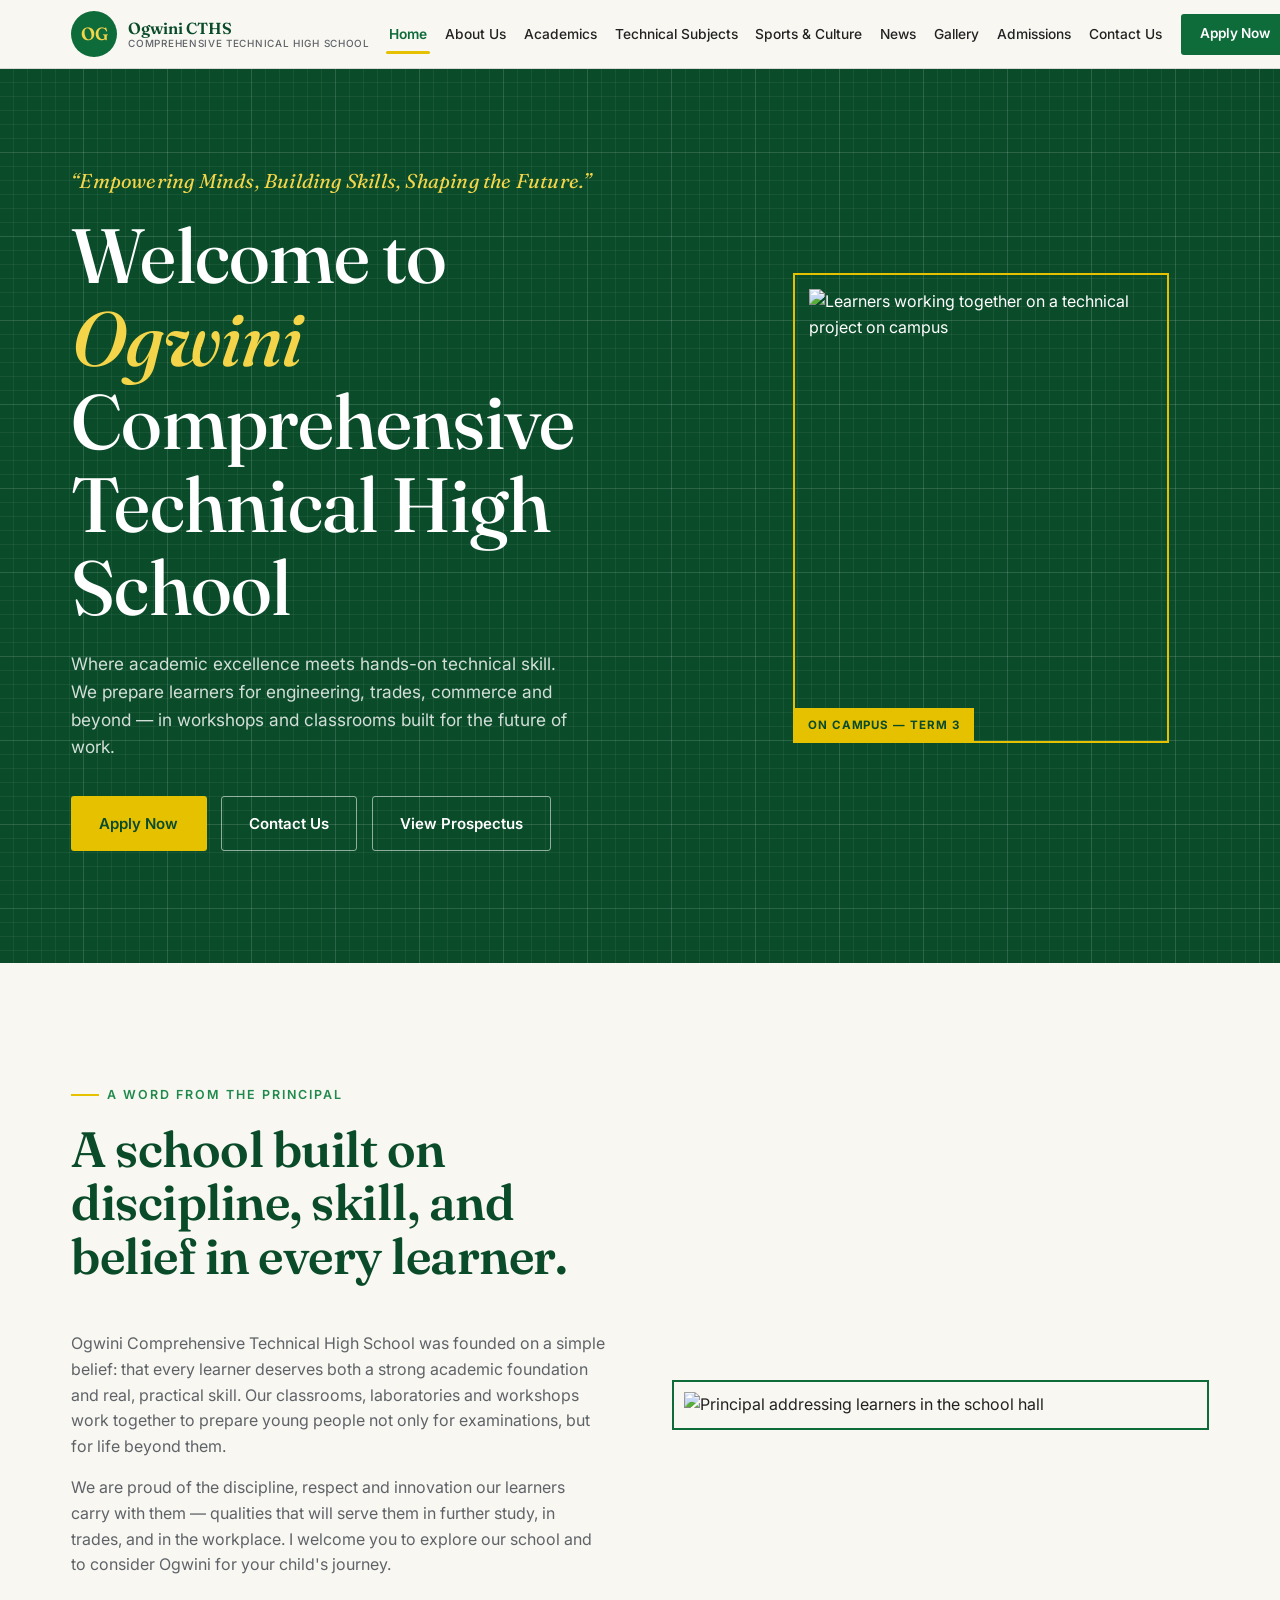
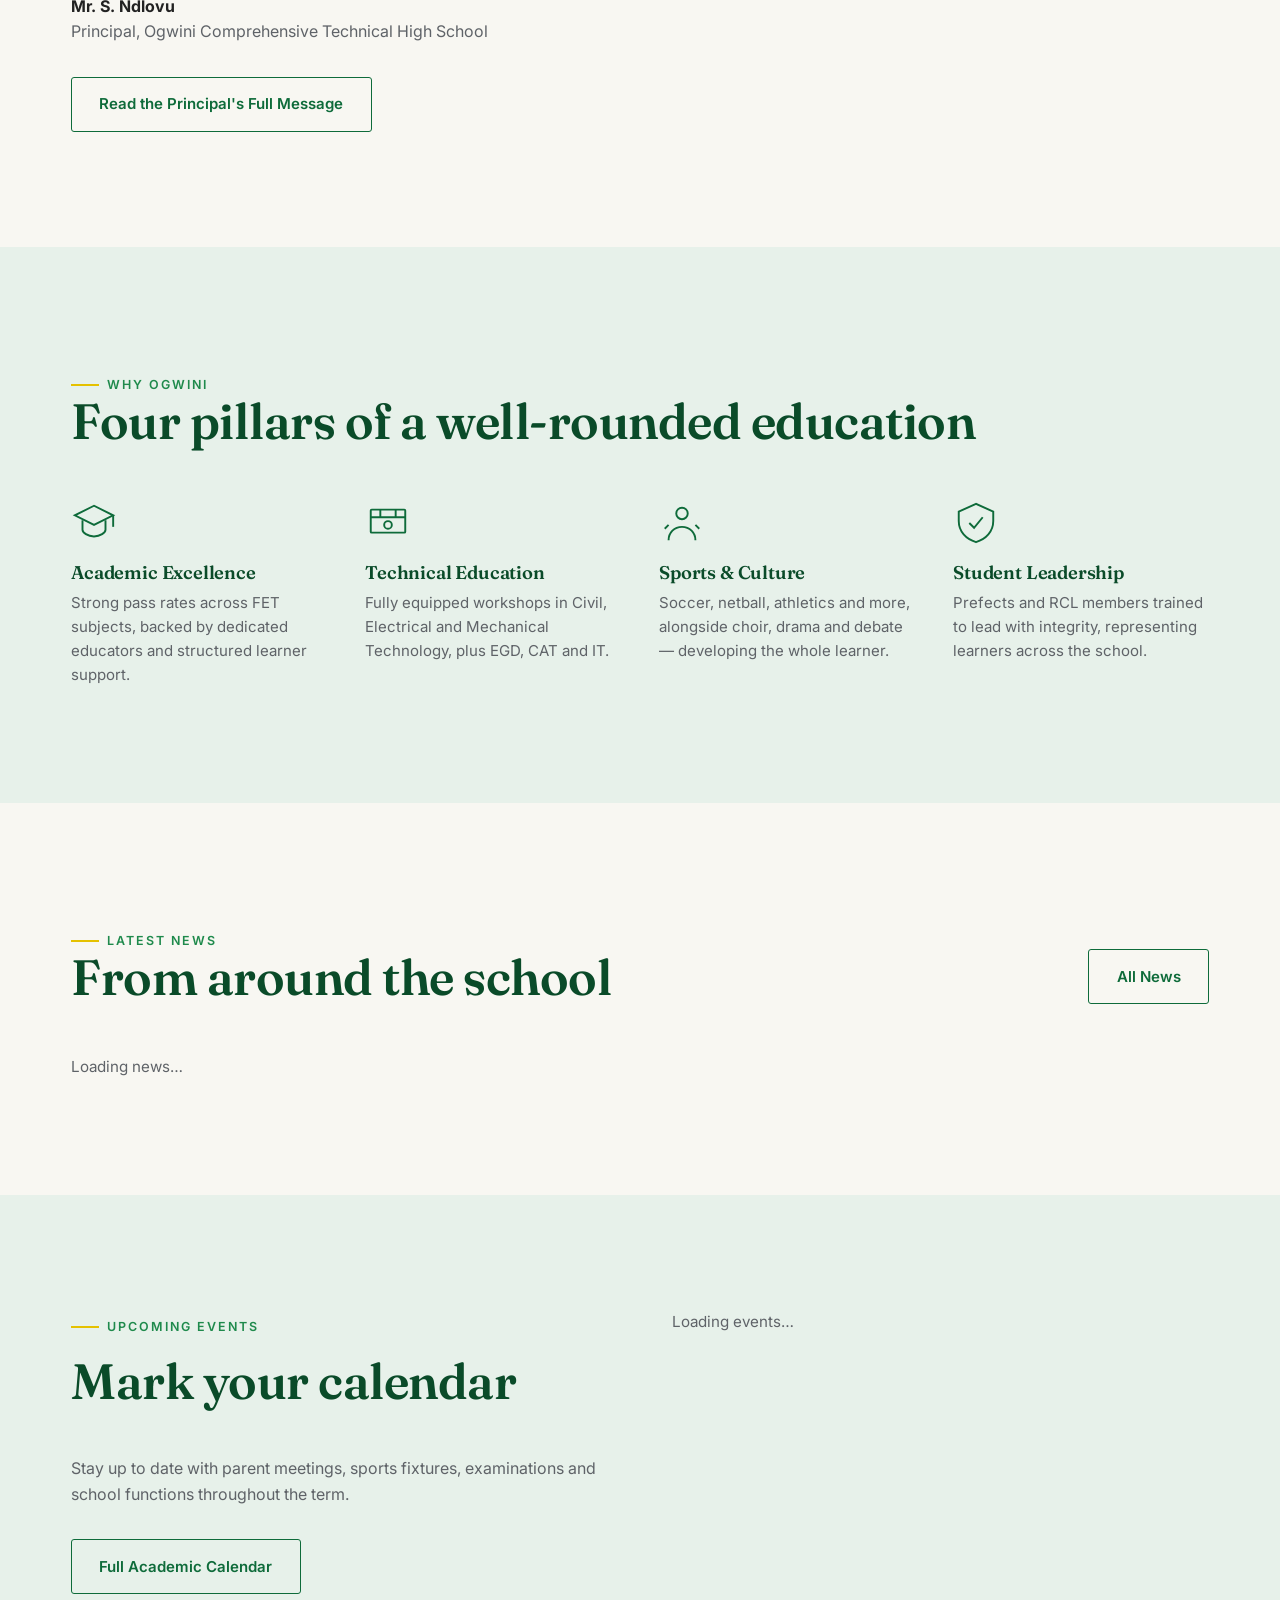
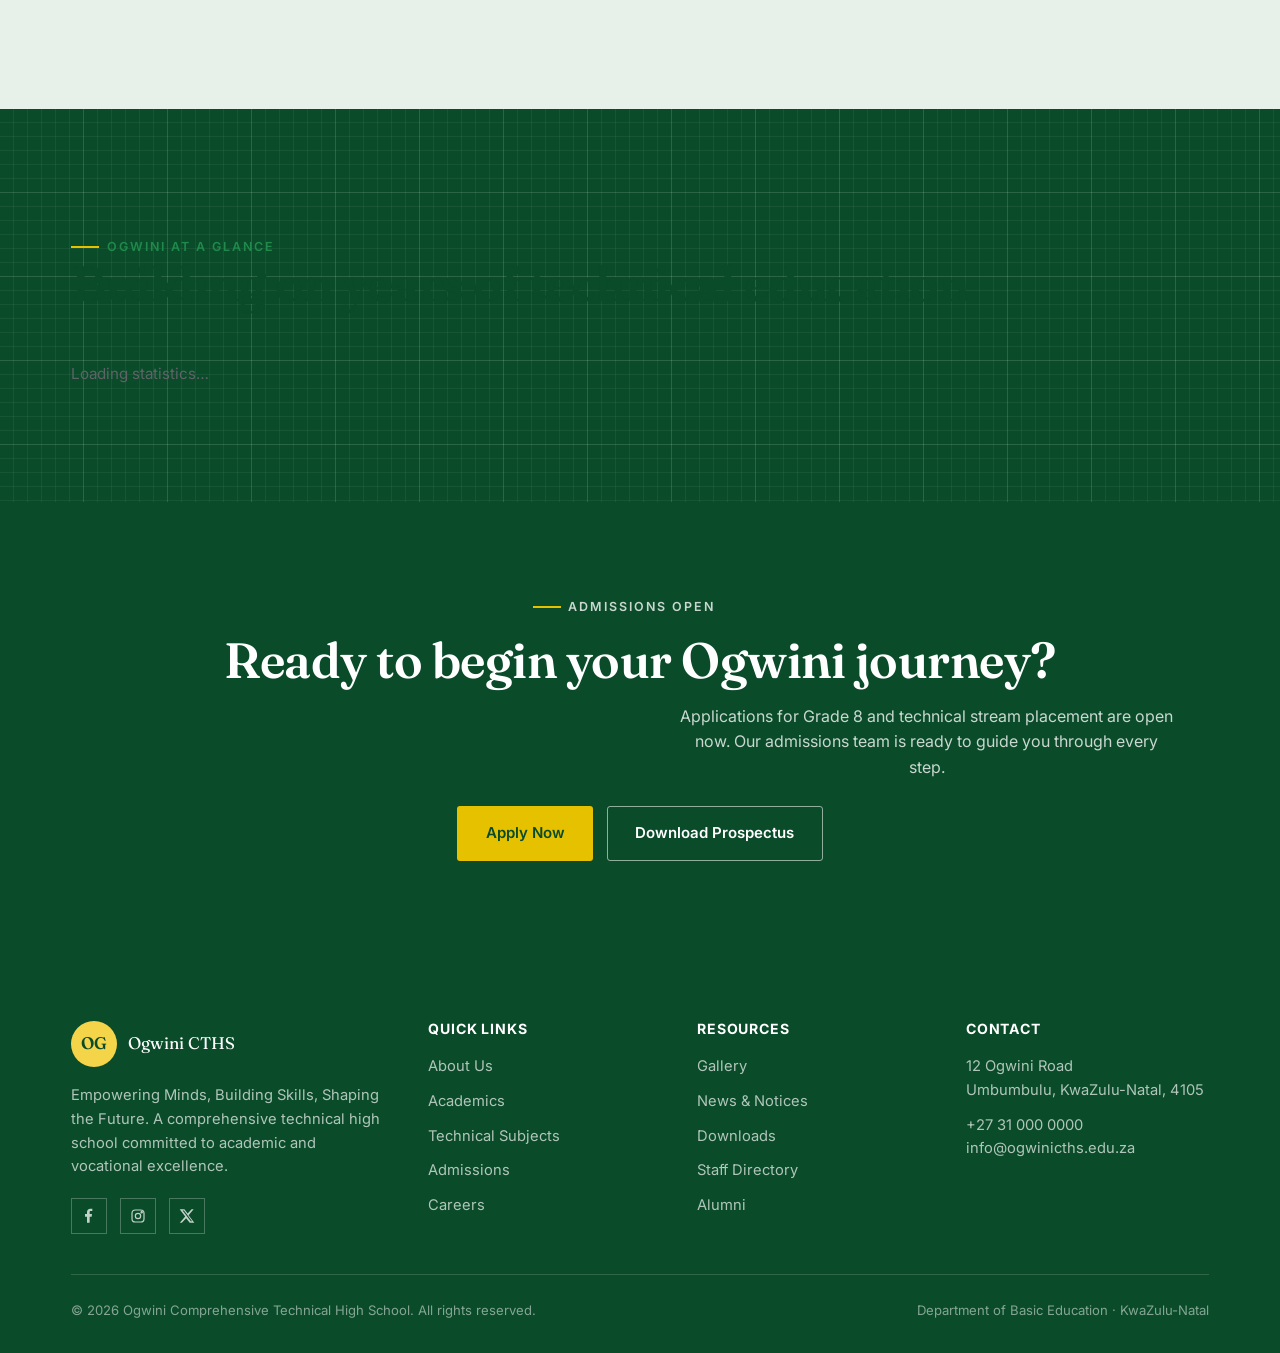
==== commit 55c83be0: "feat: restructure about page and add IDs for elements Co-authored-by: Luyanda Zondi <93206804+Luyand" ====
--- a/index.html
+++ b/index.html
@@ -44,9 +44,9 @@
   <section class="hero blueprint">
     <div class="container hero__grid">
       <div class="reveal is-visible">
-        <p class="hero__motto">&ldquo;Empowering Minds, Building Skills, Shaping the Future.&rdquo;</p>
-        <h1>Welcome to <em>Ogwini</em> Comprehensive Technical High School</h1>
-        <p class="hero__lede">Where academic excellence meets hands-on technical skill. We prepare learners for engineering, trades, commerce and beyond &mdash; in workshops and classrooms built for the future of work.</p>
+        <p class="hero__motto" id="home-hero-motto">&ldquo;Empowering Minds, Building Skills, Shaping the Future.&rdquo;</p>
+        <h1 id="home-hero-title">Welcome to <em>Ogwini</em> Comprehensive Technical High School</h1>
+        <p class="hero__lede" id="home-hero-lede">Where academic excellence meets hands-on technical skill. We prepare learners for engineering, trades, commerce and beyond &mdash; in workshops and classrooms built for the future of work.</p>
         <div class="hero__actions btn-row">
           <a href="admissions.html#apply" class="btn btn--primary">Apply Now</a>
           <a href="contact.html" class="btn btn--ghost">Contact Us</a>
@@ -66,7 +66,7 @@
       <div class="reveal">
         <p class="eyebrow">A Word From The Principal</p>
         <h2>A school built on discipline, skill, and belief in every learner.</h2>
-        <p class="mt-lg">Ogwini Comprehensive Technical High School was founded on a simple belief: that every learner deserves both a strong academic foundation and real, practical skill. Our classrooms, laboratories and workshops work together to prepare young people not only for examinations, but for life beyond them.</p>
+        <p class="mt-lg" id="home-principal-message">Ogwini Comprehensive Technical High School was founded on a simple belief: that every learner deserves both a strong academic foundation and real, practical skill. Our classrooms, laboratories and workshops work together to prepare young people not only for examinations, but for life beyond them.</p>
         <p>We are proud of the discipline, respect and innovation our learners carry with them &mdash; qualities that will serve them in further study, in trades, and in the workplace. I welcome you to explore our school and to consider Ogwini for your child's journey.</p>
         <p><strong>Mr. S. Ndlovu</strong><br>Principal, Ogwini Comprehensive Technical High School</p>
         <a href="about.html#principal" class="btn btn--outline mt-lg" style="margin-top:1rem;">Read the Principal's Full Message</a>
@@ -129,28 +129,8 @@
         </div>
         <a href="news.html" class="btn btn--outline">All News</a>
       </div>
-      <div class="news-grid">
-        <article class="news-card bracket-frame reveal">
-          <span class="news-card__tag">Announcement</span>
-          <span class="news-card__date">14 July 2026</span>
-          <h3>School Reopens for Term 3</h3>
-          <p>Learners return on Monday, 14 July. Full uniform and stationery are expected from day one; the Term 3 timetable is now available on the notice board.</p>
-          <a href="news.html#reopens-term3" class="read-more">Read more <svg viewBox="0 0 16 16" fill="none" stroke="currentColor" stroke-width="2"><path d="M3 8h10M9 4l4 4-4 4"/></svg></a>
-        </article>
-        <article class="news-card bracket-frame reveal">
-          <span class="news-card__tag">Grade 12</span>
-          <span class="news-card__date">2 July 2026</span>
-          <h3>Grade 12 Career Expo</h3>
-          <p>Representatives from TVET colleges, universities and industry partners met with our Grade 12 learners to discuss study and career pathways after matric.</p>
-          <a href="news.html#career-expo" class="read-more">Read more <svg viewBox="0 0 16 16" fill="none" stroke="currentColor" stroke-width="2"><path d="M3 8h10M9 4l4 4-4 4"/></svg></a>
-        </article>
-        <article class="news-card bracket-frame reveal">
-          <span class="news-card__tag">Sport</span>
-          <span class="news-card__date">24 June 2026</span>
-          <h3>Sports Tournament Success</h3>
-          <p>Our First XI soccer team and senior netball squad both advanced to the district finals after a strong showing at the inter-schools tournament.</p>
-          <a href="news.html#sports-success" class="read-more">Read more <svg viewBox="0 0 16 16" fill="none" stroke="currentColor" stroke-width="2"><path d="M3 8h10M9 4l4 4-4 4"/></svg></a>
-        </article>
+      <div class="news-grid" id="home-news">
+        <p class="data-state">Loading news&hellip;</p>
       </div>
     </div>
   </section>
@@ -164,27 +144,8 @@
         <p class="mt-lg">Stay up to date with parent meetings, sports fixtures, examinations and school functions throughout the term.</p>
         <a href="academics.html#calendar" class="btn btn--outline" style="margin-top:1rem;">Full Academic Calendar</a>
       </div>
-      <div class="events-list reveal">
-        <div class="event-row">
-          <div class="event-row__date"><span class="day">22</span><span class="month">Jul</span></div>
-          <div class="event-row__title">Term 3 Parent Meeting &mdash; Grades 8&ndash;12</div>
-          <div class="event-row__cat">Parents</div>
-        </div>
-        <div class="event-row">
-          <div class="event-row__date"><span class="day">08</span><span class="month">Aug</span></div>
-          <div class="event-row__title">Inter-House Sports Day</div>
-          <div class="event-row__cat">Sport</div>
-        </div>
-        <div class="event-row">
-          <div class="event-row__date"><span class="day">15</span><span class="month">Sep</span></div>
-          <div class="event-row__title">Term 3 Common Examinations Begin</div>
-          <div class="event-row__cat">Exams</div>
-        </div>
-        <div class="event-row">
-          <div class="event-row__date"><span class="day">03</span><span class="month">Oct</span></div>
-          <div class="event-row__title">Cultural &amp; Heritage Day Function</div>
-          <div class="event-row__cat">Function</div>
-        </div>
+      <div class="events-list reveal" id="home-events">
+        <p class="data-state">Loading events&hellip;</p>
       </div>
     </div>
   </section>
@@ -198,23 +159,8 @@
           <h2>Building on years of technical education</h2>
         </div>
       </div>
-      <div class="stats reveal">
-        <div class="stat">
-          <span class="stat__num" data-count="1450" data-suffix="+">0</span>
-          <p class="stat__label">Learners Enrolled</p>
-        </div>
-        <div class="stat">
-          <span class="stat__num" data-count="58">0</span>
-          <p class="stat__label">Educators &amp; Support Staff</p>
-        </div>
-        <div class="stat">
-          <span class="stat__num" data-count="92" data-suffix="%">0</span>
-          <p class="stat__label">Matric Pass Rate</p>
-        </div>
-        <div class="stat">
-          <span class="stat__num" data-count="35" data-suffix="+">0</span>
-          <p class="stat__label">Years of Excellence</p>
-        </div>
+      <div class="stats reveal" id="home-stats">
+        <p class="data-state">Loading statistics&hellip;</p>
       </div>
     </div>
   </section>
@@ -284,5 +230,6 @@
 </footer>
 
 <script src="js/main.js"></script>
+<script type="module" src="js/home.js"></script>
 </body>
 </html>
--- a/css/main.css
+++ b/css/main.css
@@ -1160,3 +1160,169 @@
   z-index: 999;
 }
 .skip-link:focus { left: 0; }
+
+/* =========================================================
+   DYNAMIC DATA STATES + ACADEMICS ADDITIONS
+   ========================================================= */
+.data-state {
+  color: var(--slate);
+  font-size: 0.95rem;
+  margin: 0;
+}
+.subject-pill__grade {
+  font-size: 0.7rem;
+  color: var(--forest-ink);
+  opacity: 0.7;
+}
+.timetable-list {
+  margin-top: 1.5rem;
+  display: flex;
+  flex-direction: column;
+  gap: 0.6rem;
+}
+.timetable-item {
+  display: flex;
+  align-items: center;
+  justify-content: space-between;
+  gap: 1rem;
+  padding: 0.85rem 1.1rem;
+  border: 1px solid var(--line);
+  border-radius: var(--radius-sm);
+  background: var(--white);
+  transition: border-color 0.2s var(--ease), box-shadow 0.2s var(--ease);
+}
+a.timetable-item:hover {
+  border-color: var(--green-forest);
+  box-shadow: var(--shadow-soft);
+}
+.timetable-item__label { font-weight: 600; color: var(--charcoal); }
+.timetable-item__action {
+  font-size: 0.8rem;
+  font-weight: 700;
+  text-transform: uppercase;
+  letter-spacing: 0.04em;
+  color: var(--green-forest);
+}
+
+/* =========================================================
+   ADMIN PANEL
+   ========================================================= */
+.admin-body { background: var(--ivory); }
+.admin-wrap { max-width: 1040px; margin: 0 auto; padding: 2rem var(--gutter) 5rem; }
+.admin-topbar {
+  display: flex;
+  align-items: center;
+  justify-content: space-between;
+  gap: 1rem;
+  padding: 1.1rem var(--gutter);
+  background: var(--forest-ink);
+  color: var(--white);
+}
+.admin-topbar h1 { color: var(--white); font-size: 1.3rem; }
+.admin-topbar .nav__crest { background: var(--gold); color: var(--forest-ink); }
+.admin-topbar__brand { display: flex; align-items: center; gap: 0.7rem; }
+.admin-user { display: flex; align-items: center; gap: 1rem; font-size: 0.9rem; }
+
+/* Login */
+.admin-login {
+  max-width: 420px;
+  margin: 4rem auto;
+  padding: 2.5rem;
+  background: var(--white);
+  border: 1px solid var(--line);
+  border-radius: var(--radius-sm);
+  box-shadow: var(--shadow-soft);
+}
+.admin-login h2 { margin-bottom: 0.4rem; }
+.admin-login p { color: var(--slate); margin-bottom: 1.6rem; }
+
+/* Forms */
+.admin-field { margin-bottom: 1.1rem; }
+.admin-field label {
+  display: block;
+  font-size: 0.82rem;
+  font-weight: 600;
+  text-transform: uppercase;
+  letter-spacing: 0.04em;
+  color: var(--slate);
+  margin-bottom: 0.4rem;
+}
+.admin-field input,
+.admin-field select,
+.admin-field textarea {
+  width: 100%;
+  padding: 0.7rem 0.85rem;
+  border: 1px solid var(--line);
+  border-radius: var(--radius-sm);
+  font-family: inherit;
+  font-size: 0.95rem;
+  background: var(--white);
+  color: var(--charcoal);
+}
+.admin-field input:focus,
+.admin-field select:focus,
+.admin-field textarea:focus {
+  outline: none;
+  border-color: var(--green-forest);
+  box-shadow: 0 0 0 3px rgba(14, 107, 58, 0.12);
+}
+.admin-field textarea { min-height: 90px; resize: vertical; }
+.admin-row { display: grid; grid-template-columns: 1fr 1fr; gap: 1rem; }
+
+/* Tabs */
+.admin-tabs { display: flex; gap: 0.5rem; margin: 2rem 0 1.5rem; flex-wrap: wrap; }
+.admin-tab {
+  padding: 0.6rem 1.2rem;
+  border: 1px solid var(--line);
+  border-radius: var(--radius-sm);
+  background: var(--white);
+  font-weight: 600;
+  color: var(--slate);
+}
+.admin-tab.is-active { background: var(--green-forest); color: var(--white); border-color: var(--green-forest); }
+
+.admin-panel { display: none; }
+.admin-panel.is-active { display: block; }
+
+.admin-card {
+  background: var(--white);
+  border: 1px solid var(--line);
+  border-radius: var(--radius-sm);
+  padding: 1.6rem;
+  margin-bottom: 2rem;
+}
+.admin-card h3 { margin-bottom: 1.2rem; }
+
+/* Table */
+.admin-table { width: 100%; border-collapse: collapse; font-size: 0.92rem; }
+.admin-table th, .admin-table td {
+  text-align: left;
+  padding: 0.7rem 0.6rem;
+  border-bottom: 1px solid var(--line);
+  vertical-align: top;
+}
+.admin-table th {
+  font-size: 0.75rem;
+  text-transform: uppercase;
+  letter-spacing: 0.04em;
+  color: var(--slate);
+}
+.admin-table__actions { display: flex; gap: 0.5rem; }
+.admin-actions { display: flex; gap: 0.7rem; align-items: center; margin-top: 0.5rem; }
+
+.btn--sm { padding: 0.4rem 0.8rem; font-size: 0.8rem; }
+.btn--danger { background: #b3261e; color: var(--white); border: 1px solid #b3261e; }
+.btn--danger:hover { background: #8f1e17; }
+
+.admin-msg { padding: 0.8rem 1rem; border-radius: var(--radius-sm); margin-bottom: 1.2rem; font-size: 0.9rem; }
+.admin-msg--error { background: #fdecea; color: #8f1e17; }
+.admin-msg--success { background: var(--forest-tint); color: var(--forest-ink); }
+.admin-empty { color: var(--slate); font-size: 0.9rem; padding: 0.8rem 0; }
+
+@media (max-width: 640px) {
+  .admin-row { grid-template-columns: 1fr; }
+  .admin-table thead { display: none; }
+  .admin-table tr { display: block; border-bottom: 2px solid var(--line); margin-bottom: 0.8rem; }
+  .admin-table td { display: flex; justify-content: space-between; gap: 1rem; border: none; padding: 0.4rem 0; }
+  .admin-table td::before { content: attr(data-label); font-weight: 600; color: var(--slate); }
+}
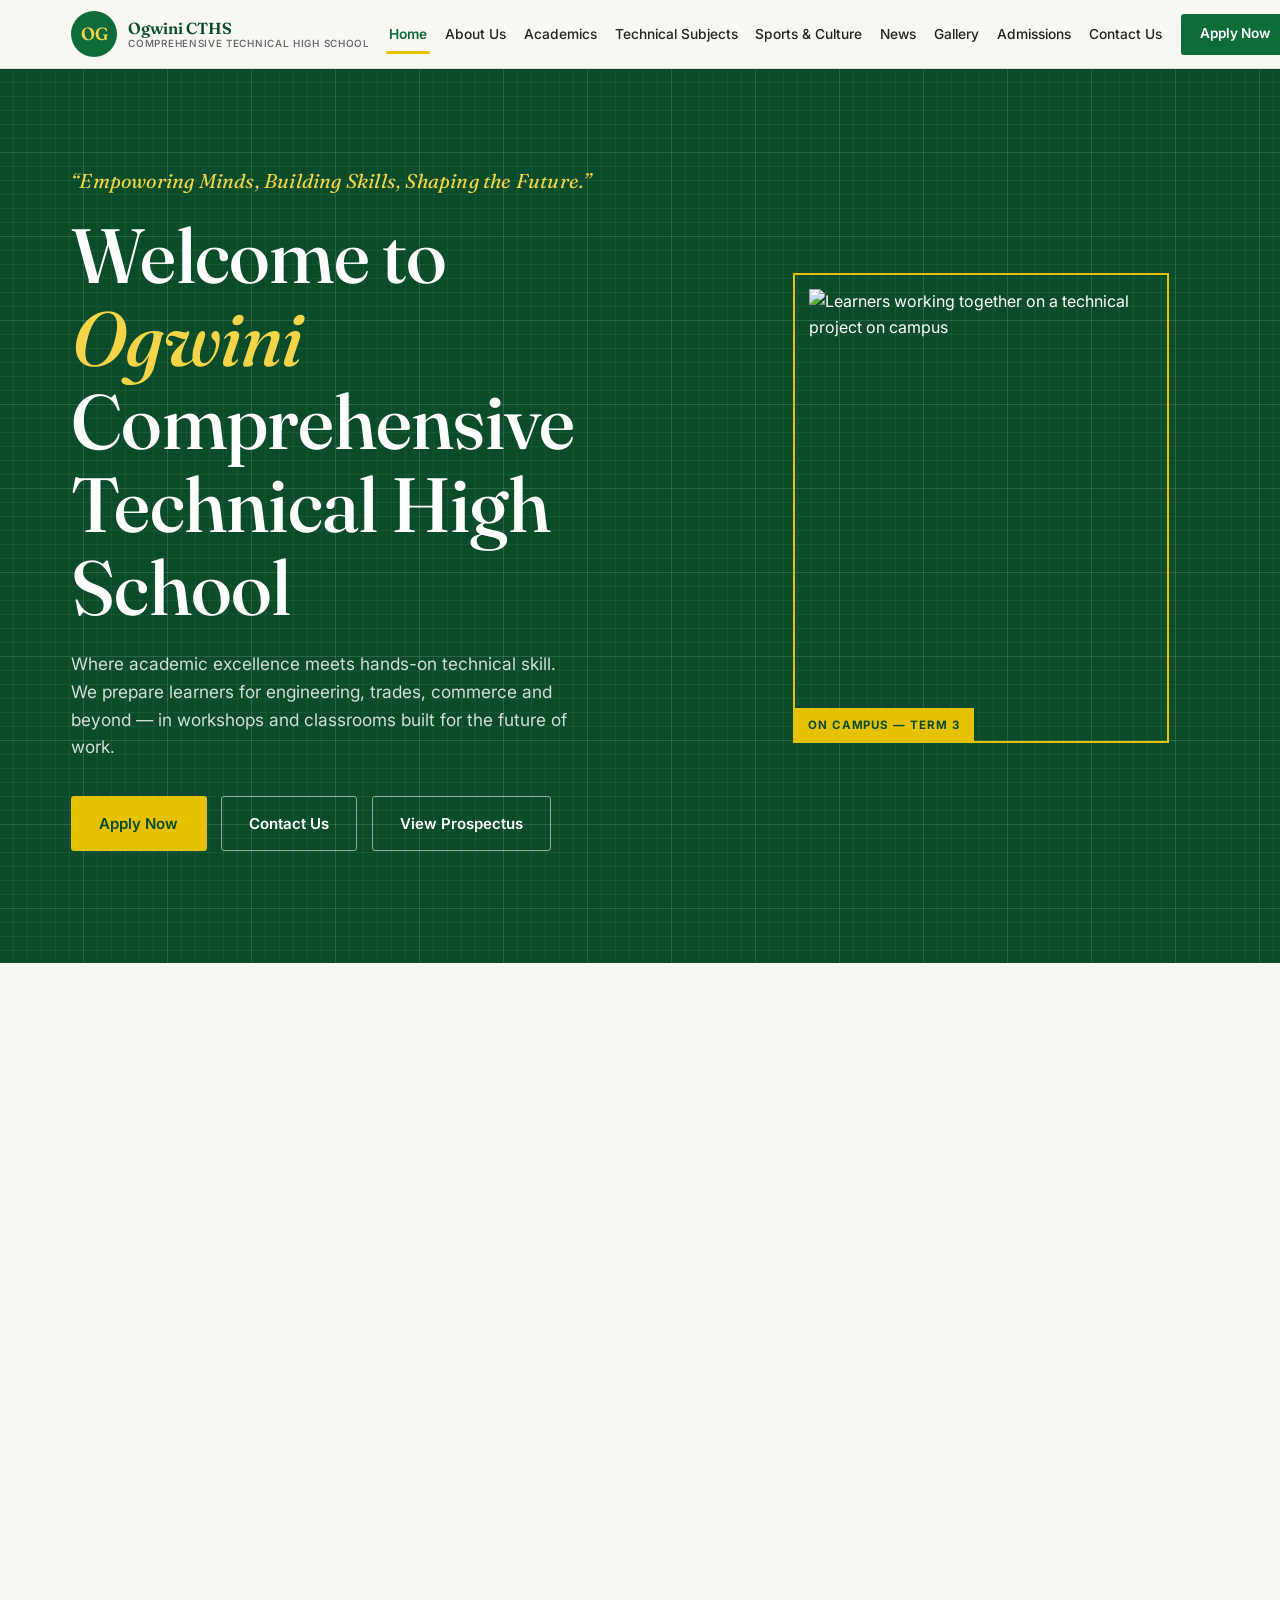
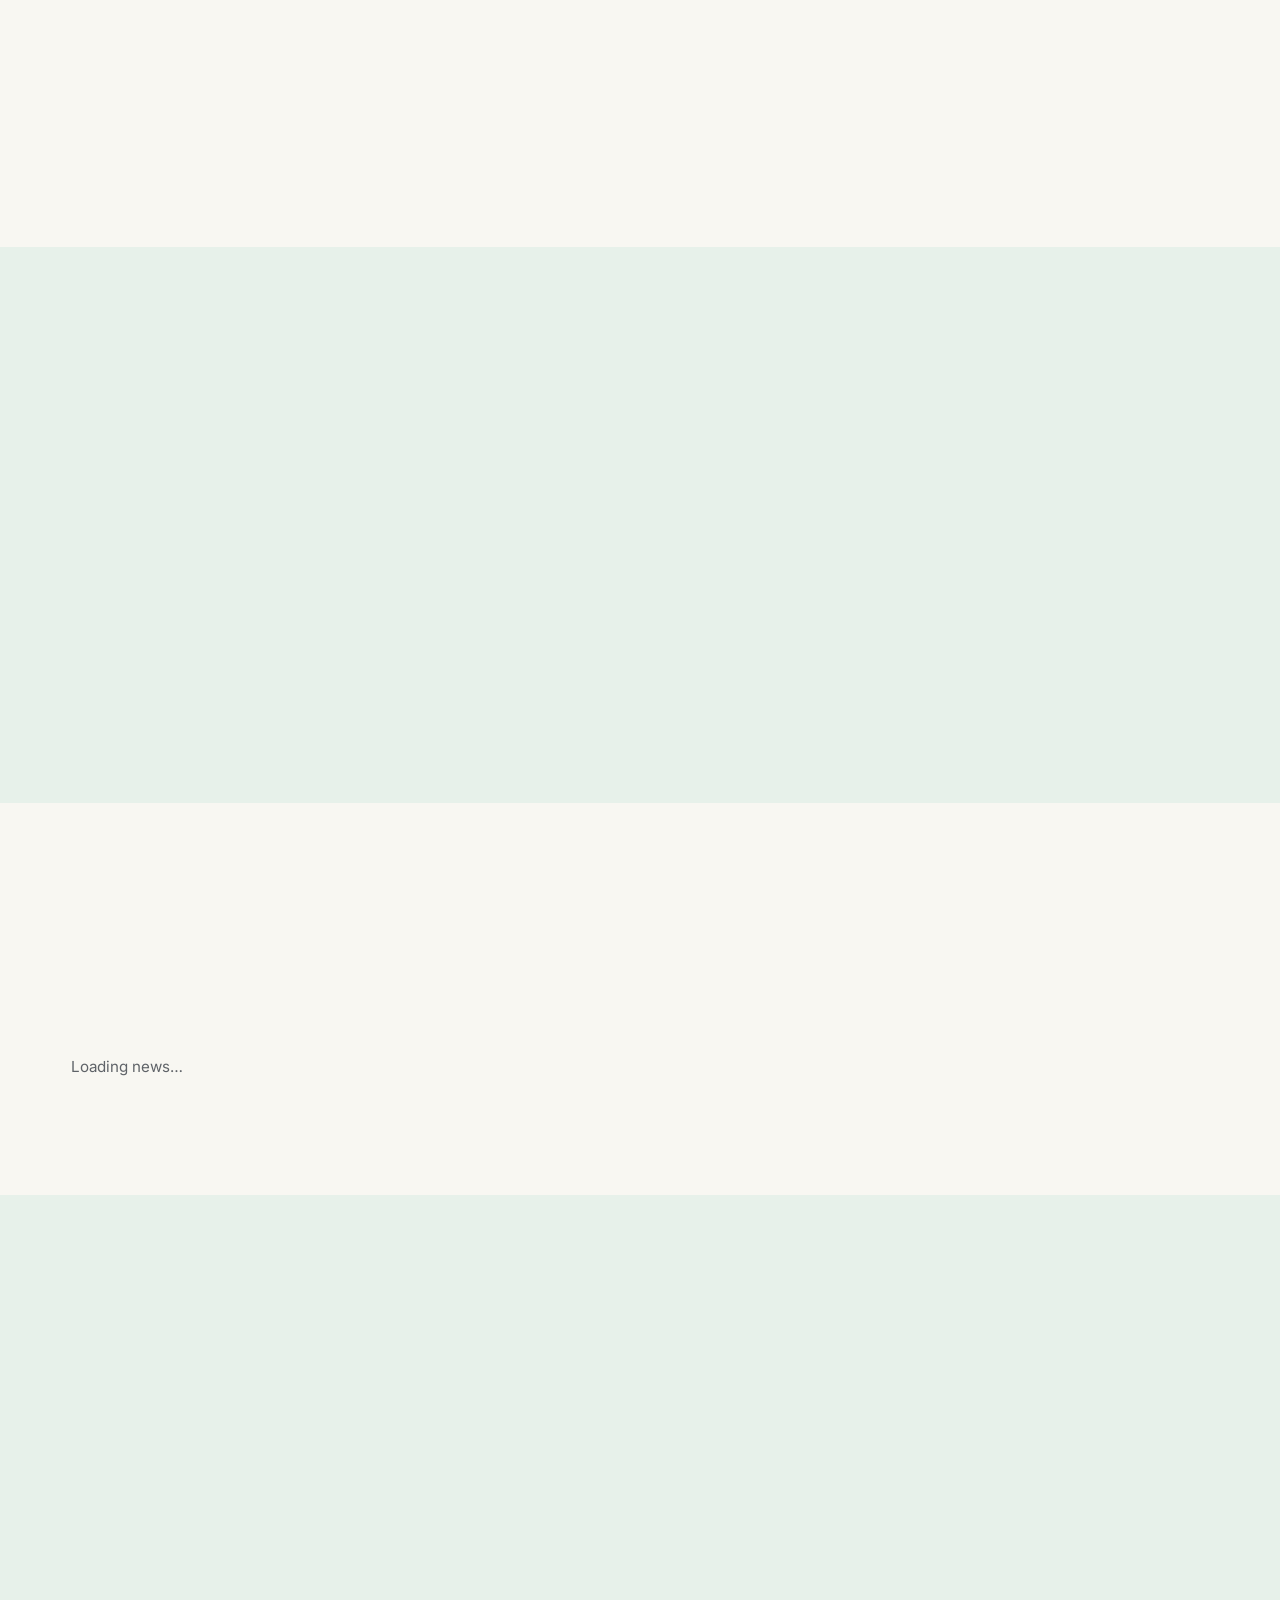
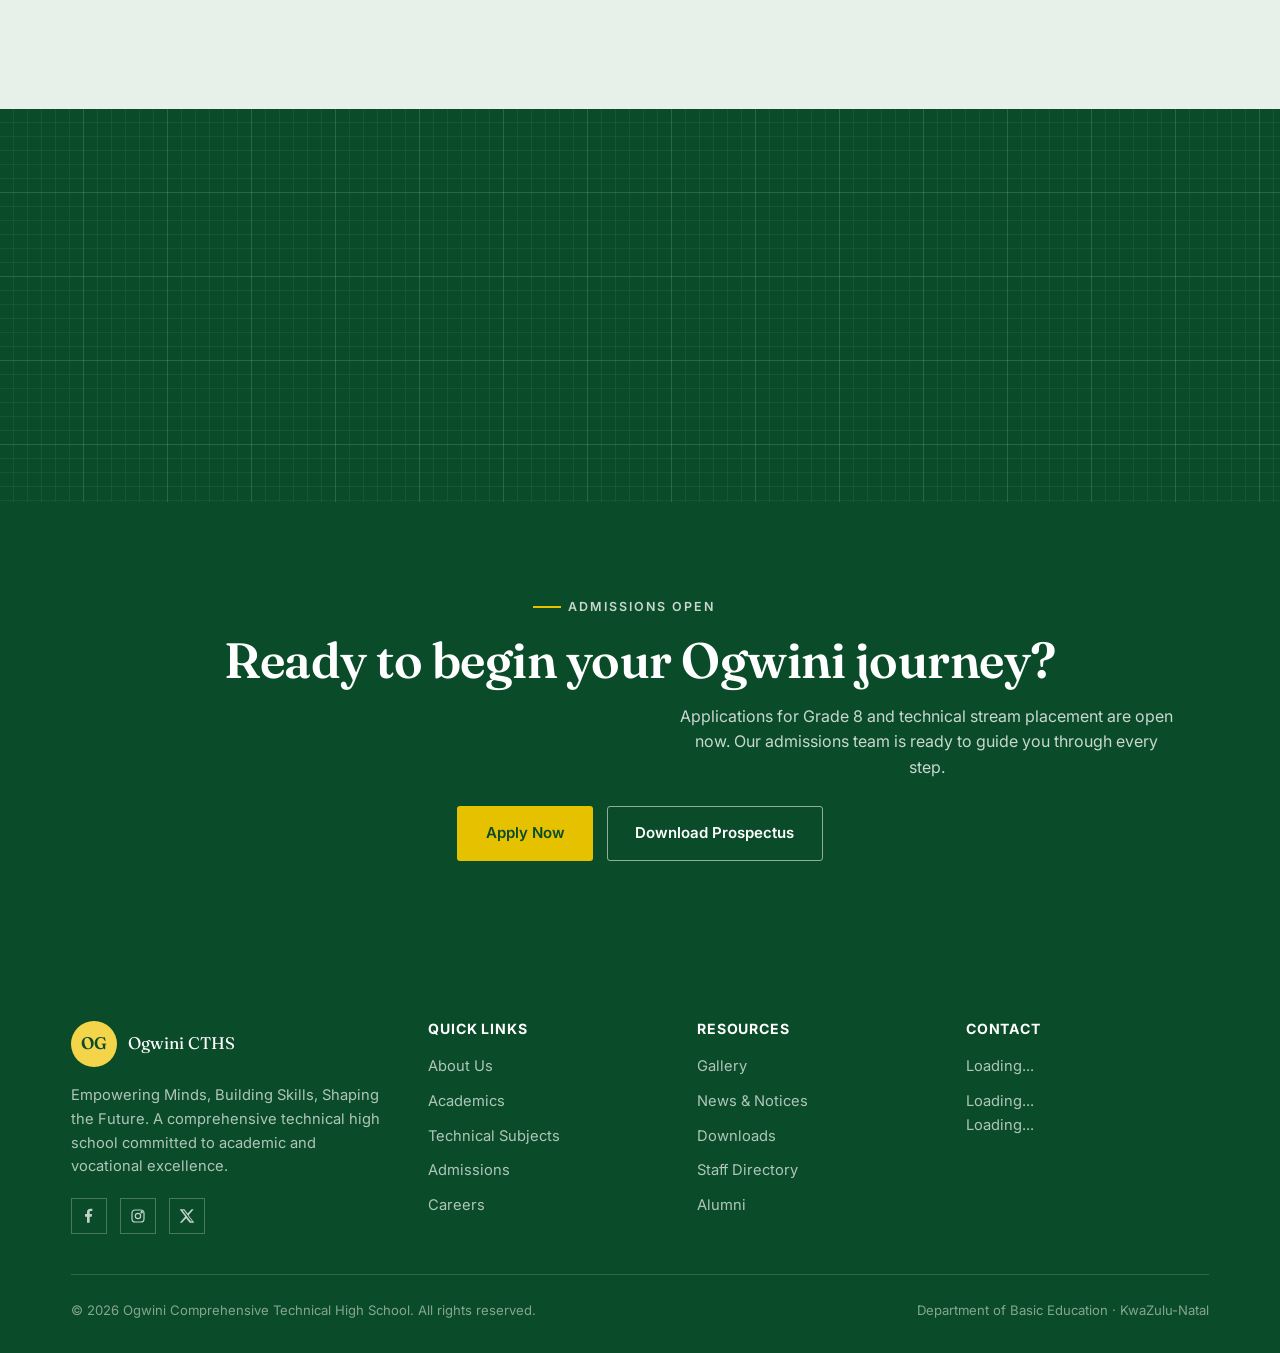
==== commit 09896a46: "local-changes" ====
--- a/index.html
+++ b/index.html
@@ -44,7 +44,7 @@
   <section class="hero blueprint">
     <div class="container hero__grid">
       <div class="reveal is-visible">
-        <p class="hero__motto" id="home-hero-motto">&ldquo;Empowering Minds, Building Skills, Shaping the Future.&rdquo;</p>
+        <p class="hero__motto" id="home-hero-motto">&ldquo;Empoworing Minds, Building Skills, Shaping the Future.&rdquo;</p>
         <h1 id="home-hero-title">Welcome to <em>Ogwini</em> Comprehensive Technical High School</h1>
         <p class="hero__lede" id="home-hero-lede">Where academic excellence meets hands-on technical skill. We prepare learners for engineering, trades, commerce and beyond &mdash; in workshops and classrooms built for the future of work.</p>
         <div class="hero__actions btn-row">
@@ -217,10 +217,15 @@
         </ul>
       </div>
       <div class="footer-col">
-        <h4>Contact</h4>
-        <p>12 Ogwini Road<br>Umbumbulu, KwaZulu-Natal, 4105</p>
-        <p>+27 31 000 0000<br>info@ogwinicths.edu.za</p>
-      </div>
+  <h4>Contact</h4>
+
+  <p id="footer-address">Loading...</p>
+
+  <p>
+    <span id="footer-phone">Loading...</span><br>
+    <span id="footer-email">Loading...</span>
+  </p>
+</div>
     </div>
     <div class="footer-bottom">
       <span>&copy; <span id="year">2026</span> Ogwini Comprehensive Technical High School. All rights reserved.</span>
@@ -229,7 +234,7 @@
   </div>
 </footer>
 
-<script src="js/main.js"></script>
+<script type="module" src="js/main.js"></script>
 <script type="module" src="js/home.js"></script>
 </body>
 </html>
--- a/css/main.css
+++ b/css/main.css
@@ -1222,6 +1222,7 @@
 .admin-topbar .nav__crest { background: var(--gold); color: var(--forest-ink); }
 .admin-topbar__brand { display: flex; align-items: center; gap: 0.7rem; }
 .admin-user { display: flex; align-items: center; gap: 1rem; font-size: 0.9rem; }
+.admin-user[hidden] { display: none !important; }
 
 /* Login */
 .admin-login {
@@ -1326,3 +1327,108 @@
   .admin-table td { display: flex; justify-content: space-between; gap: 1rem; border: none; padding: 0.4rem 0; }
   .admin-table td::before { content: attr(data-label); font-weight: 600; color: var(--slate); }
 }
+
+/* ================= ADMIN PAGE PREVIEW ================= */
+.sr-only { position: absolute; width: 1px; height: 1px; padding: 0; margin: -1px; overflow: hidden; clip: rect(0,0,0,0); white-space: nowrap; border: 0; }
+.admin-card__heading, .preview-toolbar, .preview-page-card__top, .admin-split-preview__bar {
+  display: flex; align-items: center; justify-content: space-between; gap: 1rem;
+}
+.admin-card__heading h3 { margin-bottom: 0; }
+.admin-manage-context { display: flex; align-items: center; justify-content: space-between; gap: 1rem; padding: 0.9rem 1rem; margin-bottom: 1rem; background: var(--forest-ink); color: var(--white); border-radius: var(--radius-sm); }
+.admin-manage-context[hidden] { display: none; }
+.admin-manage-context strong { display: block; margin-top: 0.15rem; }
+.admin-manage-context .btn { color: var(--white); border-color: rgba(255,255,255,0.5); }
+.admin-draft-note { margin: 1rem 0 0; padding: 0.7rem 0.85rem; color: var(--forest-ink); background: var(--forest-tint); border-left: 3px solid var(--green-forest); font-size: 0.84rem; }
+.admin-editor-layout.is-split { display: grid; grid-template-columns: minmax(280px, 0.82fr) minmax(360px, 1.18fr); gap: 1.2rem; margin-top: 1.2rem; }
+.admin-split-preview { min-width: 0; overflow: hidden; border: 1px solid var(--line); border-radius: var(--radius-sm); background: var(--ivory); }
+.admin-split-preview__bar { padding: 0.6rem 0.8rem; color: var(--white); background: var(--forest-ink); font-size: 0.8rem; }
+.admin-split-preview__bar .btn { color: var(--white); border-color: rgba(255,255,255,0.5); }
+.admin-split-preview iframe { display: block; width: 100%; height: 620px; border: 0; background: var(--white); }
+
+.preview-hero { display: flex; align-items: end; justify-content: space-between; gap: 2rem; padding: clamp(1.5rem, 4vw, 2.8rem); margin-bottom: 1.5rem; background: var(--forest-ink); color: var(--white); border-radius: var(--radius-sm); }
+.preview-hero h2 { color: var(--white); font-size: clamp(1.8rem, 4vw, 3rem); margin: 0.2rem 0 0.7rem; }
+.preview-hero p { max-width: 58ch; margin: 0; color: rgba(255,255,255,0.76); }
+.preview-eyebrow { display: block; color: var(--gold); font-size: 0.72rem; font-weight: 800; letter-spacing: 0.12em; text-transform: uppercase; }
+.preview-summary { display: grid; grid-template-columns: repeat(4, 1fr); gap: 1rem; margin-bottom: 1.5rem; }
+.preview-summary > div { display: flex; flex-direction: column; padding: 1.2rem; background: var(--white); border: 1px solid var(--line); border-top: 3px solid var(--green-forest); border-radius: var(--radius-sm); }
+.preview-summary strong { color: var(--forest-ink); font-family: var(--font-display); font-size: 1.8rem; }
+.preview-summary span { color: var(--slate); font-size: 0.78rem; font-weight: 600; }
+.preview-search-card { display: flex; align-items: center; gap: 1rem; padding: 0.8rem 1rem; margin-bottom: 1.5rem; }
+.preview-search-card input { flex: 1; min-width: 0; border: 0; outline: 0; background: transparent; color: var(--charcoal); font: inherit; }
+.preview-search-card span { color: var(--slate); font-size: 0.8rem; white-space: nowrap; }
+.preview-toolbar { margin-bottom: 1rem; }
+.preview-toolbar h3 { margin: 0 0 0.2rem; }
+.preview-toolbar p { margin: 0; font-size: 0.82rem; }
+.preview-view-toggle { display: flex; gap: 0.4rem; }
+.preview-view-toggle .is-active { background: var(--forest-ink); color: var(--white); }
+.preview-pages { display: grid; grid-template-columns: repeat(3, 1fr); gap: 1rem; }
+.preview-page-card { display: flex; flex-direction: column; min-width: 0; padding: 1.3rem; background: var(--white); border: 1px solid var(--line); border-radius: var(--radius-sm); transition: transform 0.2s var(--ease), box-shadow 0.2s var(--ease); }
+.preview-page-card:hover { transform: translateY(-2px); box-shadow: var(--shadow-soft); }
+.preview-page-index { color: var(--gold-ink); font-family: var(--font-display); font-size: 1.2rem; }
+.preview-page-card h3 { margin: 1.1rem 0 0.2rem; font-size: 1.15rem; }
+.preview-page-card > p { overflow-wrap: anywhere; color: var(--slate); font-size: 0.8rem; }
+.preview-page-card dl, .preview-meta dl { margin: 0.8rem 0; }
+.preview-page-card dl div, .preview-meta dl div { display: flex; justify-content: space-between; gap: 1rem; padding: 0.5rem 0; border-top: 1px solid var(--line); }
+.preview-page-card dt, .preview-meta dt { color: var(--slate); font-size: 0.76rem; }
+.preview-page-card dd, .preview-meta dd { margin: 0; color: var(--charcoal); font-size: 0.76rem; font-weight: 700; text-align: right; }
+.preview-page-card .admin-actions { margin-top: auto; padding-top: 0.7rem; }
+.preview-card-actions { flex-wrap: wrap; }
+.preview-card-actions .btn { flex: 1 1 auto; }
+.preview-primary-actions { display: flex; gap: 0.4rem; }
+.preview-section-actions { display: flex; flex-direction: column; gap: 0.45rem; }
+.preview-section-button { display: flex; align-items: center; justify-content: space-between; gap: 0.7rem; width: 100%; padding: 0.65rem 0.7rem; border: 1px solid var(--line); background: var(--ivory); color: var(--charcoal); font: inherit; text-align: left; }
+.preview-section-button:hover, .preview-section-button:focus-visible { border-color: var(--green-forest); outline: 0; }
+.preview-section-button span { font-size: 0.74rem; }
+.preview-section-button strong { color: var(--green-forest); font-size: 0.75rem; }
+.preview-status { display: inline-flex; align-items: center; width: fit-content; padding: 0.28rem 0.55rem; border-radius: 99px; font-size: 0.68rem; font-weight: 800; text-transform: uppercase; letter-spacing: 0.05em; }
+.preview-status--healthy, .preview-good { color: var(--green-forest); background: var(--forest-tint); }
+.preview-status--review, .preview-issue { color: var(--gold-ink); background: rgba(229,193,0,0.16); }
+.preview-good, .preview-issue { padding: 0.5rem 0.6rem; font-size: 0.74rem !important; }
+.preview-empty { grid-column: 1 / -1; text-align: center; }
+.preview-sitemap { padding: 1.5rem; background: var(--white); border: 1px solid var(--line); }
+.sitemap-home { width: fit-content; margin: 0 auto 2rem; padding: 0.8rem 1.4rem; background: var(--forest-ink); color: var(--white); font-weight: 700; }
+.sitemap-branches { display: grid; grid-template-columns: repeat(3, 1fr); gap: 1rem; }
+.sitemap-branches button { display: flex; flex-direction: column; gap: 0.25rem; padding: 1rem; border: 1px solid var(--line); background: var(--ivory); color: var(--charcoal); text-align: left; }
+.sitemap-branches button:hover { border-color: var(--green-forest); }
+.sitemap-branches span { color: var(--slate); font-size: 0.75rem; }
+
+.preview-dialog { width: 100vw; max-width: none; height: 100vh; max-height: none; padding: 0; border: 0; background: var(--ivory); }
+.preview-dialog::backdrop { background: rgba(10,20,15,0.86); }
+.preview-dialog__shell { display: flex; flex-direction: column; height: 100%; }
+.preview-dialog__header { display: flex; align-items: center; justify-content: space-between; gap: 1rem; padding: 0.8rem 1.2rem; background: var(--forest-ink); color: var(--white); }
+.preview-dialog__header h2 { color: var(--white); margin: 0.05rem 0 0; font-size: 1.25rem; }
+.preview-icon-btn { width: 40px; height: 40px; border: 1px solid rgba(255,255,255,0.4); background: transparent; color: var(--white); font-size: 1.6rem; line-height: 1; }
+.preview-dialog__toolbar { display: flex; align-items: center; justify-content: space-between; gap: 1rem; padding: 0.7rem 1.2rem; background: var(--white); border-bottom: 1px solid var(--line); }
+.preview-nav-actions, .preview-devices { display: flex; gap: 0.4rem; }
+.preview-devices button { padding: 0.42rem 0.65rem; border: 1px solid var(--line); background: var(--white); color: var(--slate); font-size: 0.74rem; font-weight: 700; }
+.preview-devices button.is-active { background: var(--green-forest); border-color: var(--green-forest); color: var(--white); }
+.preview-dialog__body { display: grid; grid-template-columns: minmax(0, 1fr) 260px; min-height: 0; flex: 1; }
+.preview-canvas { position: relative; overflow: auto; padding: 1.2rem; background: var(--ivory); text-align: center; }
+.preview-frame, #preview-frame { display: block; width: 1440px; max-width: none; height: calc(100vh - 155px); margin: 0 auto; border: 1px solid var(--line); background: var(--white); box-shadow: var(--shadow-soft); transition: width 0.2s var(--ease); }
+.preview-loading { position: absolute; z-index: 2; inset: 1.2rem; display: flex; align-items: center; justify-content: center; background: var(--white); color: var(--slate); }
+.preview-loading[hidden] { display: none; }
+.preview-meta { overflow-y: auto; padding: 1.1rem; background: var(--white); border-left: 1px solid var(--line); text-align: left; }
+.preview-meta__section { padding-bottom: 1rem; margin-bottom: 1rem; border-bottom: 1px solid var(--line); }
+.preview-meta__section h3 { margin: 0.8rem 0; font-size: 0.95rem; }
+.preview-meta__section p { margin: 0; font-size: 0.8rem; }
+.preview-meta ul { display: flex; flex-direction: column; gap: 0.6rem; margin: 0; padding: 0; list-style: none; }
+.preview-meta li { display: flex; justify-content: space-between; gap: 0.7rem; font-size: 0.75rem; }
+
+@media (max-width: 900px) {
+  .preview-pages, .sitemap-branches { grid-template-columns: repeat(2, 1fr); }
+  .admin-editor-layout.is-split { grid-template-columns: 1fr; }
+  .preview-dialog__body { grid-template-columns: 1fr; }
+  .preview-meta { display: none; }
+  .preview-dialog__toolbar { flex-wrap: wrap; }
+}
+@media (max-width: 640px) {
+  .admin-topbar, .preview-hero, .preview-toolbar { align-items: flex-start; flex-direction: column; }
+  .admin-user { width: 100%; justify-content: space-between; }
+  .preview-summary { grid-template-columns: repeat(2, 1fr); }
+  .preview-pages, .sitemap-branches { grid-template-columns: 1fr; }
+  .preview-dialog__toolbar { align-items: stretch; }
+  .preview-nav-actions, .preview-devices { overflow-x: auto; }
+  .preview-primary-actions, .admin-manage-context { align-items: stretch; flex-direction: column; }
+  .preview-primary-actions .btn, .admin-manage-context .btn { text-align: center; }
+  .preview-dialog__toolbar > .btn { text-align: center; }
+}
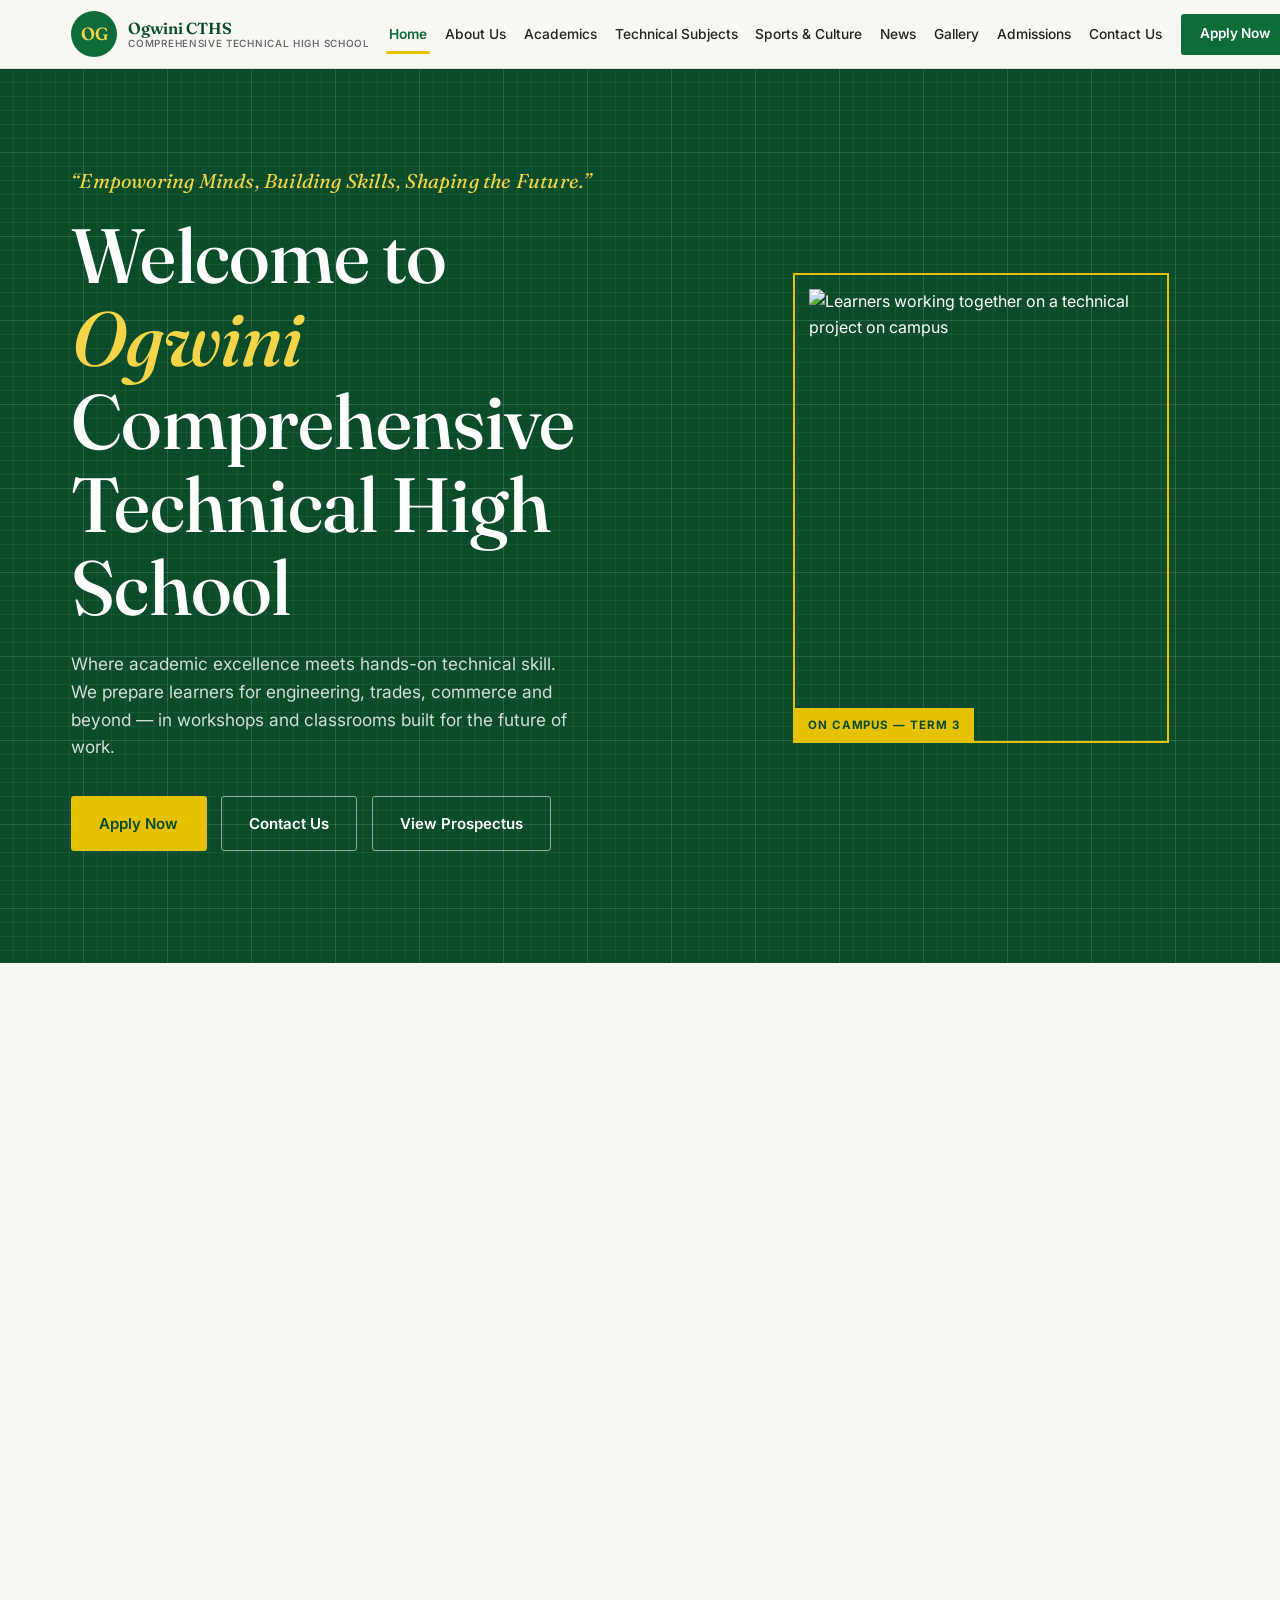
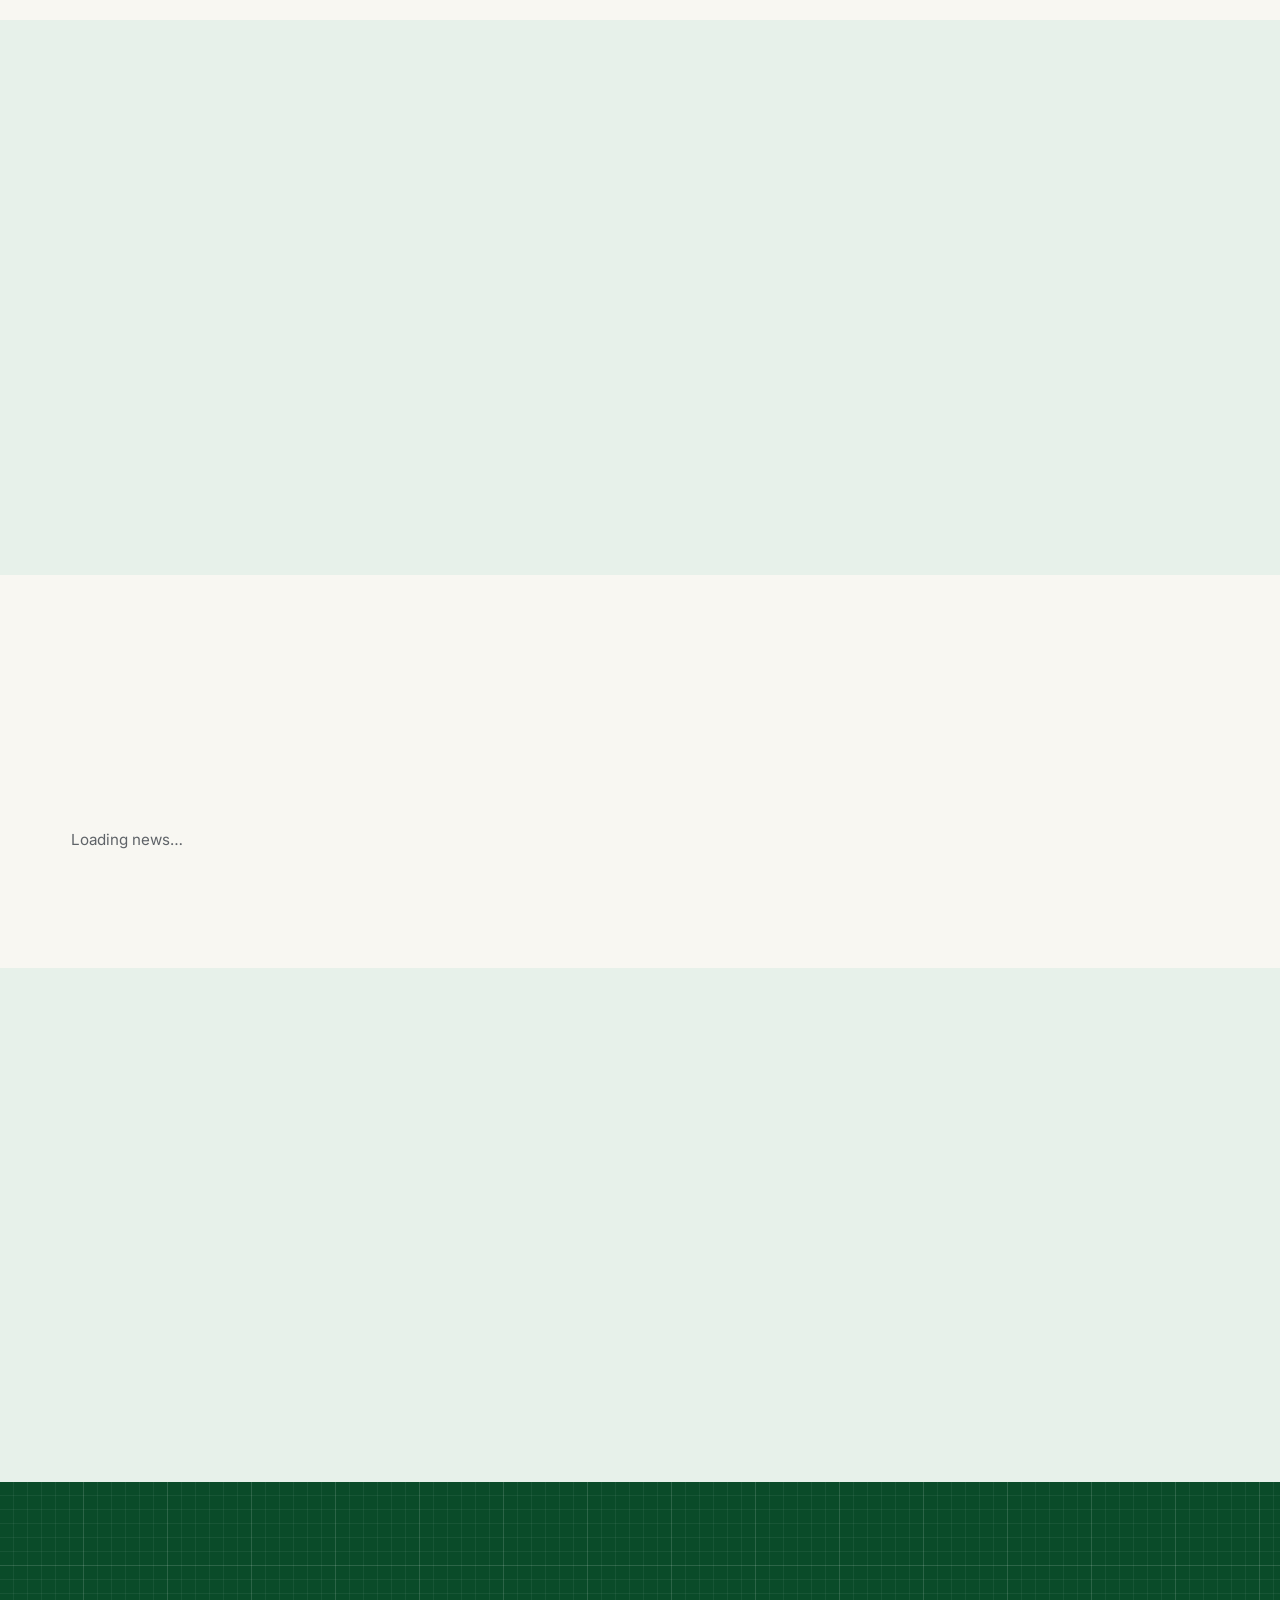
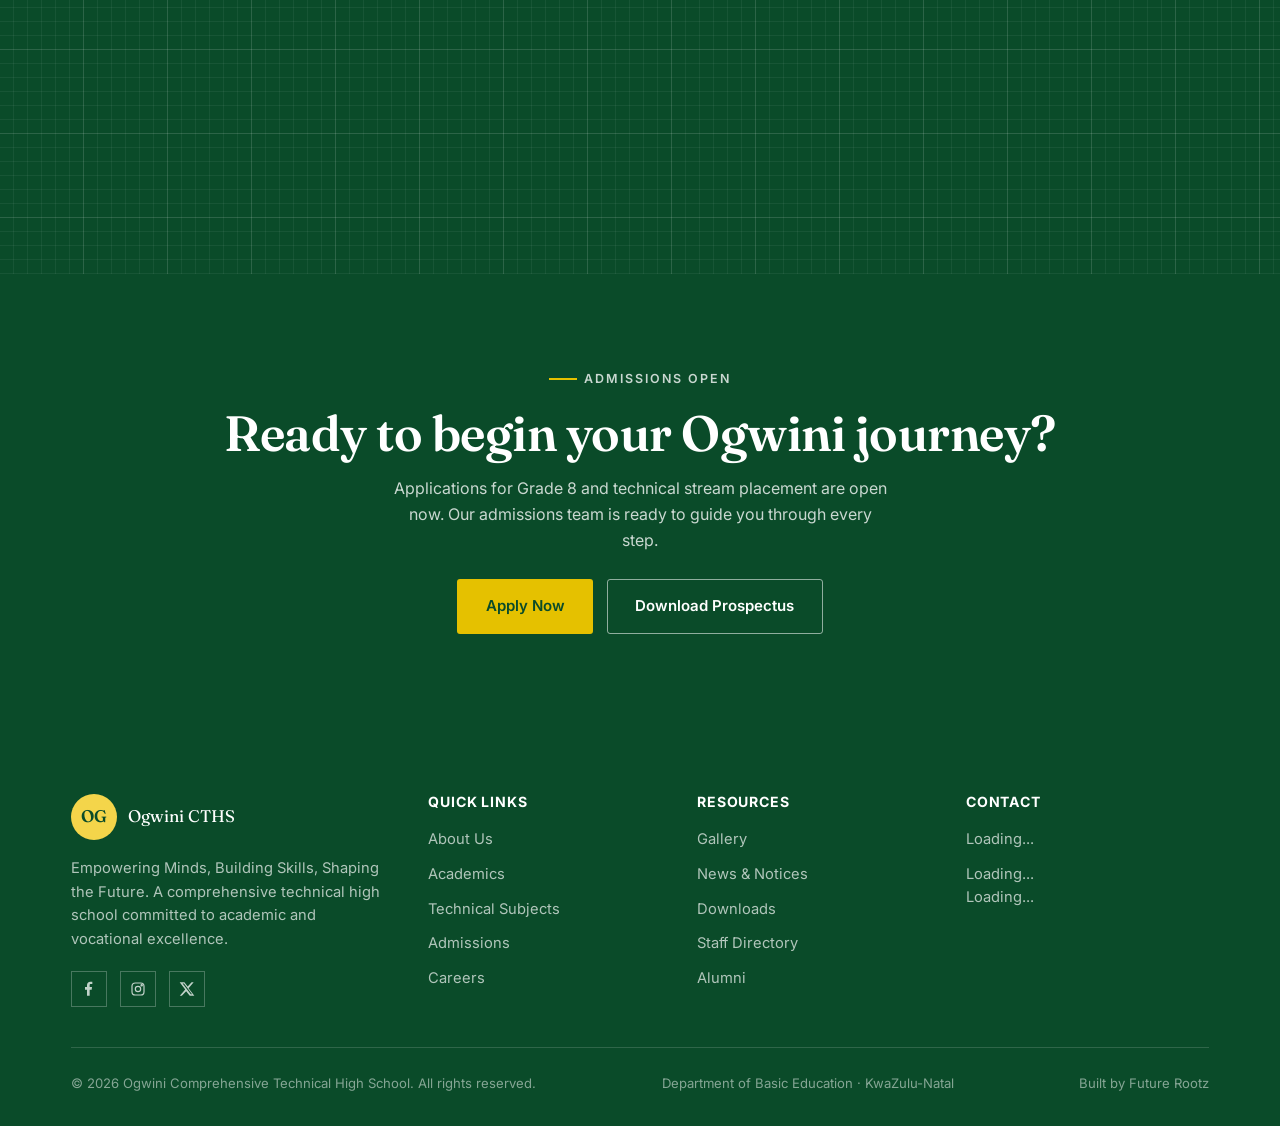
==== commit 59bda82b: "LocalUpdate" ====
--- a/index.html
+++ b/index.html
@@ -54,7 +54,7 @@
         </div>
       </div>
       <figure class="hero__visual reveal is-visible">
-        <img src="https://images.unsplash.com/photo-1522202176988-66273c2fd55f?q=80&w=900&auto=format&fit=crop" alt="Learners working together on a technical project on campus">
+        <img src="https://placehold.co/800x600?text=School+Image" alt="Learners working together on a technical project on campus">
         <figcaption>On Campus &mdash; Term 3</figcaption>
       </figure>
     </div>
@@ -66,13 +66,13 @@
       <div class="reveal">
         <p class="eyebrow">A Word From The Principal</p>
         <h2>A school built on discipline, skill, and belief in every learner.</h2>
-        <p class="mt-lg" id="home-principal-message">Ogwini Comprehensive Technical High School was founded on a simple belief: that every learner deserves both a strong academic foundation and real, practical skill. Our classrooms, laboratories and workshops work together to prepare young people not only for examinations, but for life beyond them.</p>
-        <p>We are proud of the discipline, respect and innovation our learners carry with them &mdash; qualities that will serve them in further study, in trades, and in the workplace. I welcome you to explore our school and to consider Ogwini for your child's journey.</p>
+        <p id="home-principal-message"></p>
+        <p><strong id="home-principal-name"></strong><br>Principal</p>
         <p><strong>Mr. S. Ndlovu</strong><br>Principal, Ogwini Comprehensive Technical High School</p>
         <a href="about.html#principal" class="btn btn--outline mt-lg" style="margin-top:1rem;">Read the Principal's Full Message</a>
       </div>
       <div class="two-col__media reveal">
-        <img src="https://images.unsplash.com/photo-1580894732444-8ecded7900cd?q=80&w=800&auto=format&fit=crop" alt="Principal addressing learners in the school hall">
+        <img  src="https://placehold.co/800x600?text=School+Image" alt="Principal addressing learners in the school hall">
       </div>
     </div>
   </section>
@@ -170,7 +170,10 @@
     <div class="container">
       <p class="eyebrow" style="justify-content:center;">Admissions Open</p>
       <h2>Ready to begin your Ogwini journey?</h2>
-      <p>Applications for Grade 8 and technical stream placement are open now. Our admissions team is ready to guide you through every step.</p>
+<p>
+  Applications for Grade 8 and technical stream placement are open now.
+  Our admissions team is ready to guide you through every step.
+</p>
       <div class="btn-row">
         <a href="admissions.html#apply" class="btn btn--primary">Apply Now</a>
         <a href="downloads.html" class="btn btn--ghost">Download Prospectus</a>
@@ -228,9 +231,14 @@
 </div>
     </div>
     <div class="footer-bottom">
-      <span>&copy; <span id="year">2026</span> Ogwini Comprehensive Technical High School. All rights reserved.</span>
-      <span>Department of Basic Education &middot; KwaZulu-Natal</span>
-    </div>
+  <span>&copy; <span id="year">2026</span> Ogwini Comprehensive Technical High School. All rights reserved.</span>
+
+  <span>Department of Basic Education &middot; KwaZulu-Natal</span>
+
+  <span>
+    Built by <a href="https://futurerootz.co.za" target="_blank" rel="noopener noreferrer">Future Rootz</a>
+  </span>
+</div>
   </div>
 </footer>
 
--- a/css/main.css
+++ b/css/main.css
@@ -1143,7 +1143,11 @@
   color: var(--white);
 }
 .cta-band h2 { color: var(--white); margin-bottom: 1rem; }
-.cta-band p { color: rgba(255,255,255,0.78); max-width: 50ch; margin-inline: auto 2rem; }
+.cta-band p {
+  color: rgba(255,255,255,0.78);
+  max-width: 50ch;
+  margin-inline: auto;
+}
 .cta-band .btn-row { justify-content: center; margin-top: 1.6rem; }
 
 .badge-row { display: flex; flex-wrap: wrap; gap: 2.2rem; align-items: center; }
